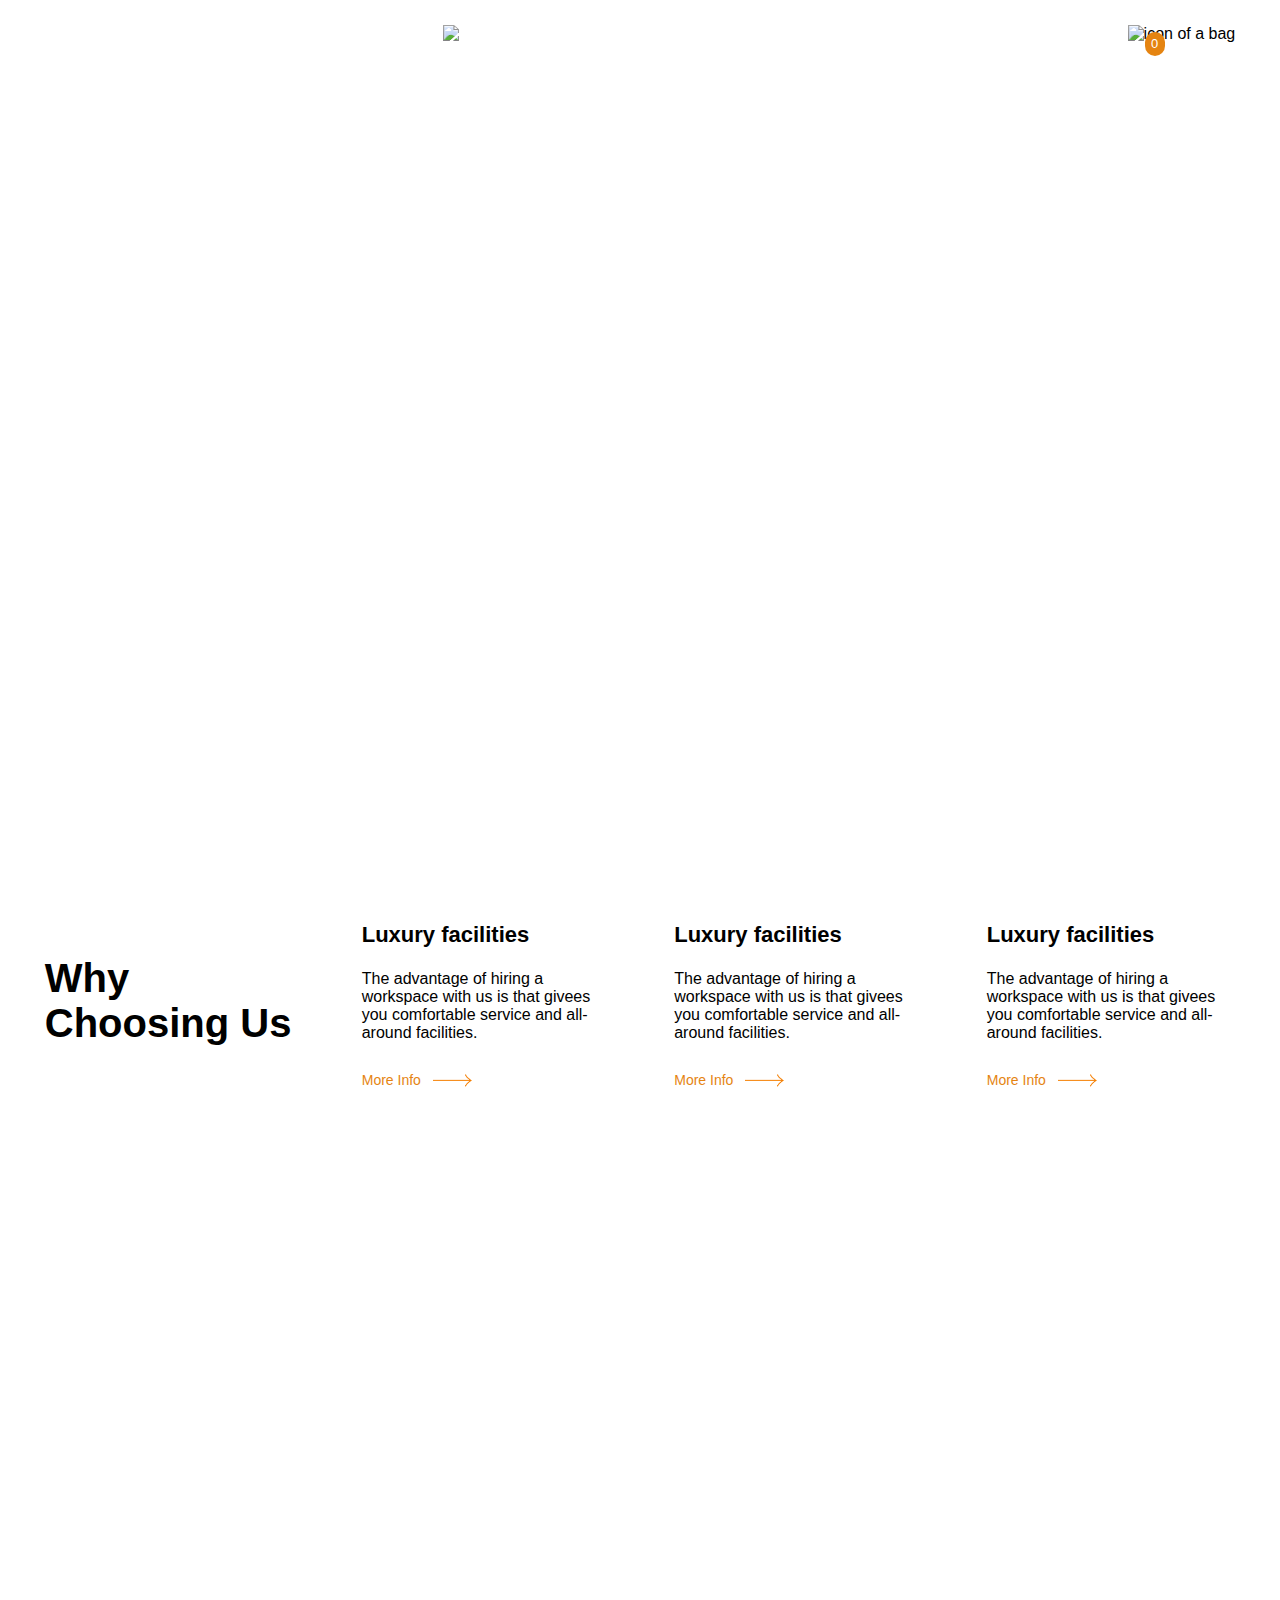
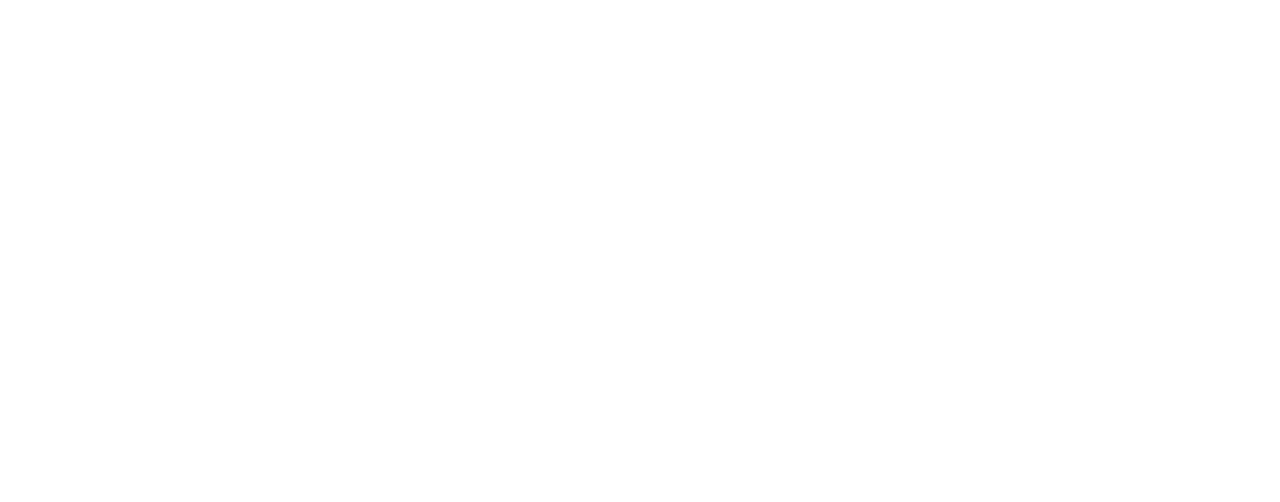
==== index.html @ d5cc1b35 "Why Choosing us section done" ====
<!DOCTYPE html>
<html lang="en">
  <head>
    <meta charset="UTF-8" />
    <meta name="viewport" content="width=device-width, initial-scale=1.0" />
    <title>Document</title>
    <link rel="stylesheet" href="style.css" />
    <!-- Font Gilroy -->

    <link
      rel="stylesheet"
      href="https://gistcdn.githack.com/mfd/09b70eb47474836f25a21660282ce0fd/raw/e06a670afcb2b861ed2ac4a1ef752d062ef6b46b/Gilroy.css"
    />

    <!-- Font Awesome CDN -->
    <link
      rel="stylesheet"
      href="https://cdnjs.cloudflare.com/ajax/libs/font-awesome/6.6.0/css/all.min.css"
      integrity="sha512-Kc323vGBEqzTmouAECnVceyQqyqdsSiqLQISBL29aUW4U/M7pSPA/gEUZQqv1cwx4OnYxTxve5UMg5GT6L4JJg=="
      crossorigin="anonymous"
      referrerpolicy="no-referrer"
    />
  </head>
  <body>
    <div class="bg-image">
      <!-- Navigation -->
      <nav class="container">
        <div class="text-logo-wrapper">
          <h2>Panto</h2>
          <div class="hamburger-menu">
            <i class="fa-solid fa-bars"></i>
          </div>
        </div>

        <ul class="nav-menu-desktop">
          <li>
            <a class="first-nav-link" href="#"
              >Furniture
              <span class="inverted-caret">
                <img src="images/eva_arrow-ios-back-outline.png" alt="inverted caret"
              /></span>
            </a>
          </li>
          <li><a href="#">Shop</a></li>
          <li><a href="#">About Us</a></li>
          <li><a href="#">Contact</a></li>
        </ul>
        <ul class="nav-menu-mobile">
          <li>
            <a class="first-nav-link" href="#"
              >Furniture Mobile
              <span class="inverted-caret">
                <img src="images/eva_arrow-ios-back-outline.png" alt="inverted caret"
              /></span>
            </a>
          </li>
          <li><a href="#">Shop</a></li>
          <li><a href="#">About Us</a></li>
          <li><a href="#">Contact</a></li>
          <div class="shopping-bag">
            <img src="images/Bag.png" alt="icon of a bag" />
            <div class="bag-count">0</div>
          </div>
        </ul>

        <div class="shopping-bag desktop">
          <img src="images/Bag.png" alt="icon of a bag" />
          <div class="bag-count">0</div>
        </div>
      </nav>
    </div>

    <!-- Why Choose Us -->

    <section class="why-choose-us container">
      <span class="why-choose-us-title">Why <br> Choosing Us</span>
      <div class="choices">
        <div class="choice">
          <h3>Luxury facilities</h3>
          <p>
            The advantage of hiring a workspace with us is that givees you
            comfortable service and all-around facilities.
          </p>
          <div class="info">
            <p>More Info</p>
            <img src="images/more-info-arrow.png" alt="arrow to right" />
          </div>
        </div>
        <div class="choice">
          <h3>Luxury facilities</h3>
          <p>
            The advantage of hiring a workspace with us is that givees you
            comfortable service and all-around facilities.
          </p>
          <div class="info">
            <p>More Info</p>
            <img src="images/more-info-arrow.png" alt="arrow to right" />
          </div>
        </div>
        <div class="choice">
          <h3>Luxury facilities</h3>
          <p>
            The advantage of hiring a workspace with us is that givees you
            comfortable service and all-around facilities.
          </p>
          <div class="info">
            <p>More Info</p>
            <img src="images/more-info-arrow.png" alt="arrow to right" />
          </div>
        </div>
      </div>
    </section>
    <script src="hamburger-menu.js"></script>
  </body>
</html>
---- style.css ----
body {
  font-family: "Gilroy", sans-serif;
  /* background: black; */
  margin: 0;
  padding-bottom: 1000px;
}

.bg-image {
  height: 100vh;
  background-image: url("images/banner-bg.png");
  background-size: cover;
  background-position: bottom;

  background-repeat: no-repeat;
}

ul {
  padding: 0;
}

.container {
  padding: 0 calc(2rem + 1vw);
}

/* Default stylings for Navigation */

nav {
  display: flex;
  align-items: center;
  justify-content: space-between;
}

.first-nav-link {
  display: flex;
  gap: 8px;
}

.inverted-caret {
  display: flex;
  align-items: center;
}

.hamburger-menu {
  display: none;
  cursor: pointer;
}

.nav-menu-desktop {
  display: flex;
  align-items: center;
  flex: 1;
  justify-content: center;
  gap: 5rem;
}

.nav-menu-desktop ul {
  padding: 0;
  margin: 0;
}

.nav-menu-desktop li {
  list-style: none;
}

.nav-menu-desktop a {
  text-decoration: none;
  font-size: 18px;
  color: #ffffff;
}

.text-logo-wrapper h2 {
  color: #ffffff;
  font-size: 28px;
}

.shopping-bag {
  position: relative;
}

.bag-count {
  width: 20px;
  height: 24px;
  background: #e58411;
  color: #ffffff;
  position: absolute;
  font-size: 13px;
  top: 7px;
  left: 17px;
  border-radius: 10px;
  display: flex;
  align-items: center;
  justify-content: center;
}

/* Why choosing us stylings */

.why-choose-us {
  display: flex;
  align-items: center;
}

.why-choose-us-title {
  font-size: 40px;
  font-weight: bold;
  width: 30%;
  padding-right: 2.5rem;
}

.choices {
  display: flex;
  align-items: center;
  width: calc(100% - 4rem);
  gap: 4rem;
}

.choice {
  width: 100%;
}
.choice h3 {
  font-size: 22px;
}

.info {
  display: flex;
  align-items: center;
  gap: 8px;
}

.info p {
  font-size: 14px;
  color: #e58411;
}
/* Desktop Stylings */

@media screen and (min-width: 768px) {
  .nav-menu-mobile {
    display: none;
  }
}

@media screen and (max-width: 900px) and (min-width: 768px) {
  .why-choose-us-title {
    font-size: 25px;
  }
  .choice h3 {
    font-size: 20px;
  }
}

@media screen and (max-width: 1300px) and (min-width: 768px) {
  /* Nav Links Stylings */
  .text-logo-wrapper h2 {
    font-size: 24px;
  }

  .nav-menu-desktop {
    display: flex;
    align-items: center;
    flex: 1;
    justify-content: center;
    gap: 51px;
  }
  .nav-menu-desktop a {
    text-decoration: none;
    font-size: 16px;
    color: #ffffff;
  }
}

/* Mobile Stylings */

@media screen and (max-width: 767px) {
  nav {
    flex-direction: column;
    align-items: center;
    justify-content: center;
  }

  nav ul {
    max-height: 0;
    opacity: 0;
    overflow: hidden;
    flex-direction: column;
    position: relative;
    background-color: #808080;

    width: 100%;
    padding: 0;
    transition: max-height 0.3s ease, opacity 0.3s ease, padding 0.3s ease;
  }

  nav a {
    color: black;
  }

  nav ul.active {
    max-height: 400px;
    opacity: 1;
    width: 100%;
    padding: 1.5rem 0;
  }
  .nav-menu-desktop {
    display: none;
  }

  .nav-menu-mobile {
    display: flex;
    flex-direction: column;
    align-items: center;
    gap: 1.5rem;
  }

  .nav-menu-mobie ul {
    padding: 0;
    margin: 0;
  }

  .nav-menu-mobile li {
    list-style: none;
  }

  .nav-menu-mobile a {
    text-decoration: none;
    font-size: 18px;
    color: #ffffff;
  }

  .text-logo-wrapper {
    display: flex;
    justify-content: space-between;
    align-items: center;
    width: 100%;
  }
  .hamburger-menu {
    display: block;
    cursor: pointer;
  }

  .hamburger-menu i {
    font-size: 22px;
    color: #ffffff;
  }

  .shopping-bag.desktop {
    display: none;
  }

  /* Why choosing us mobile stylings */
  .why-choose-us {
    flex-direction: column;
  }

  .why-choose-us-title {
    width: 100%;
    padding-right: 0;
    text-align: center;
    margin-bottom: 2rem;
  }

  .choices {
    flex-direction: column;
    gap: 2rem;
  }
}
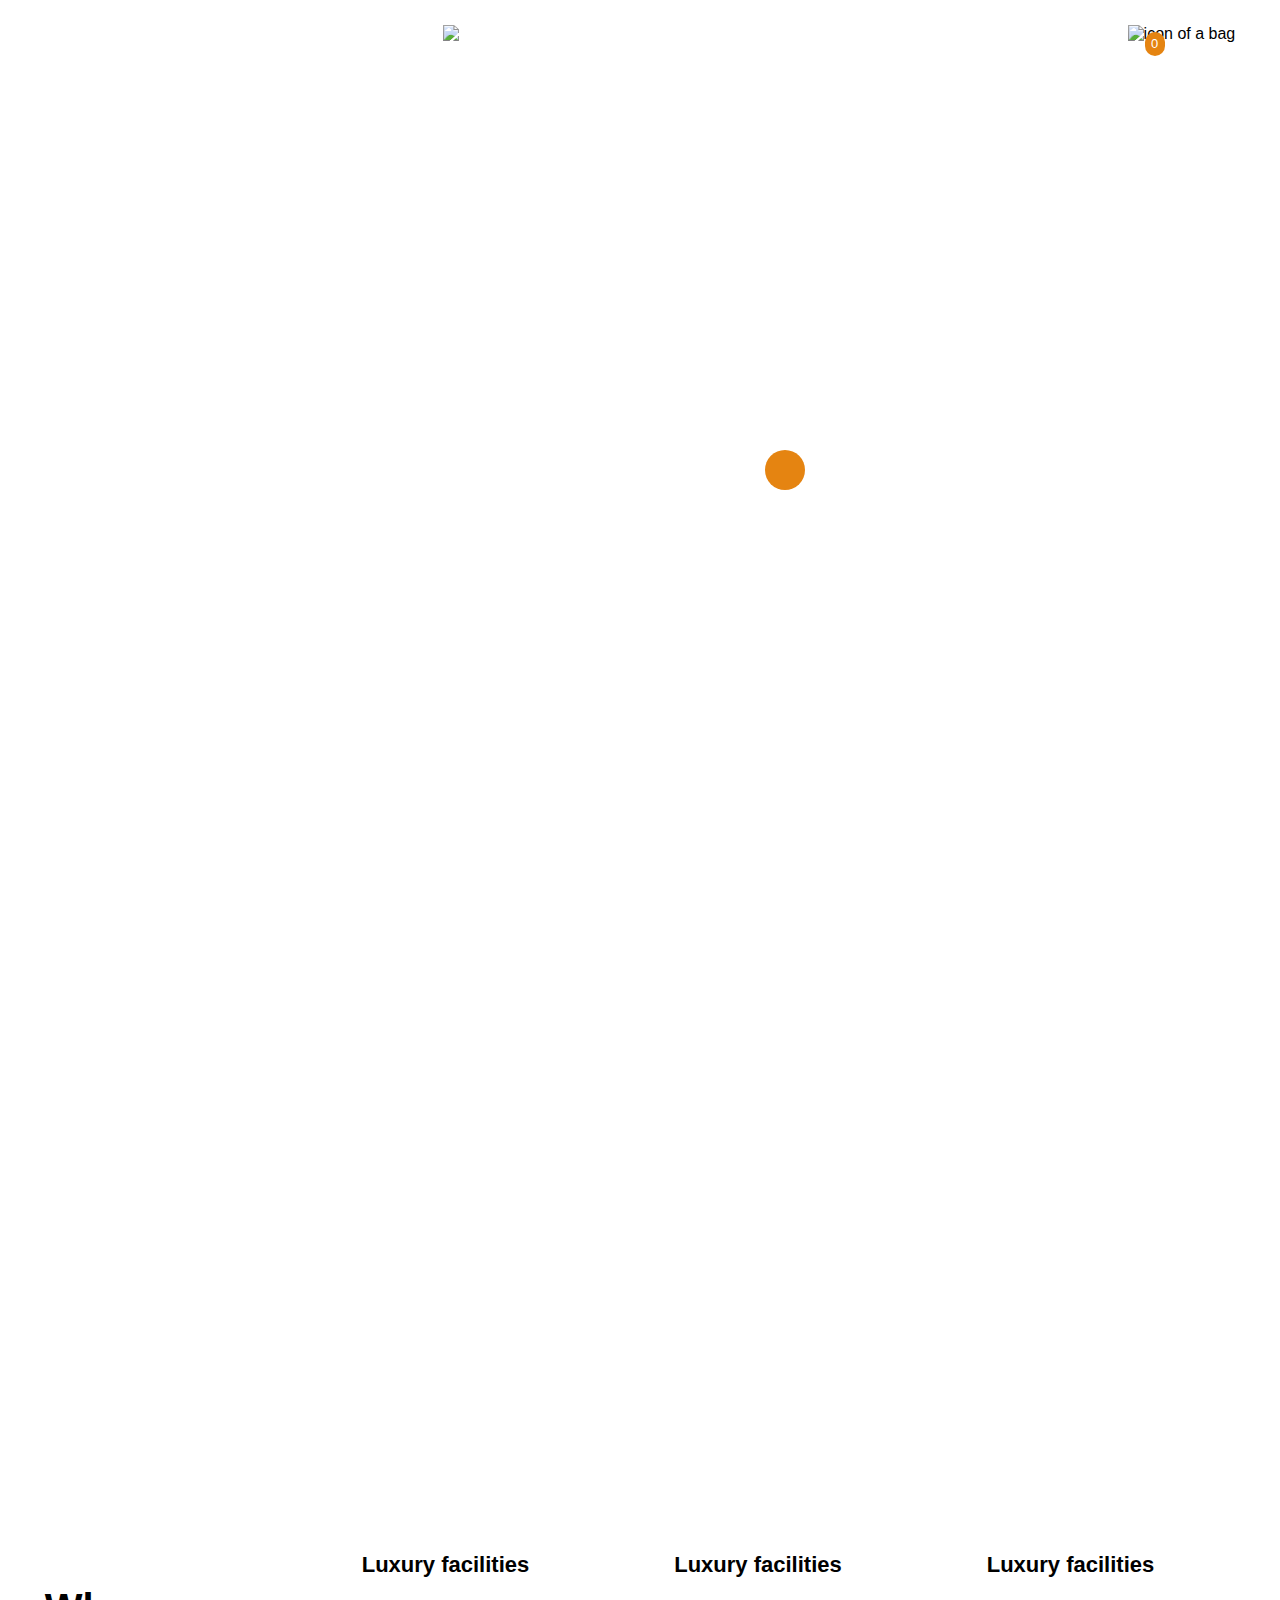
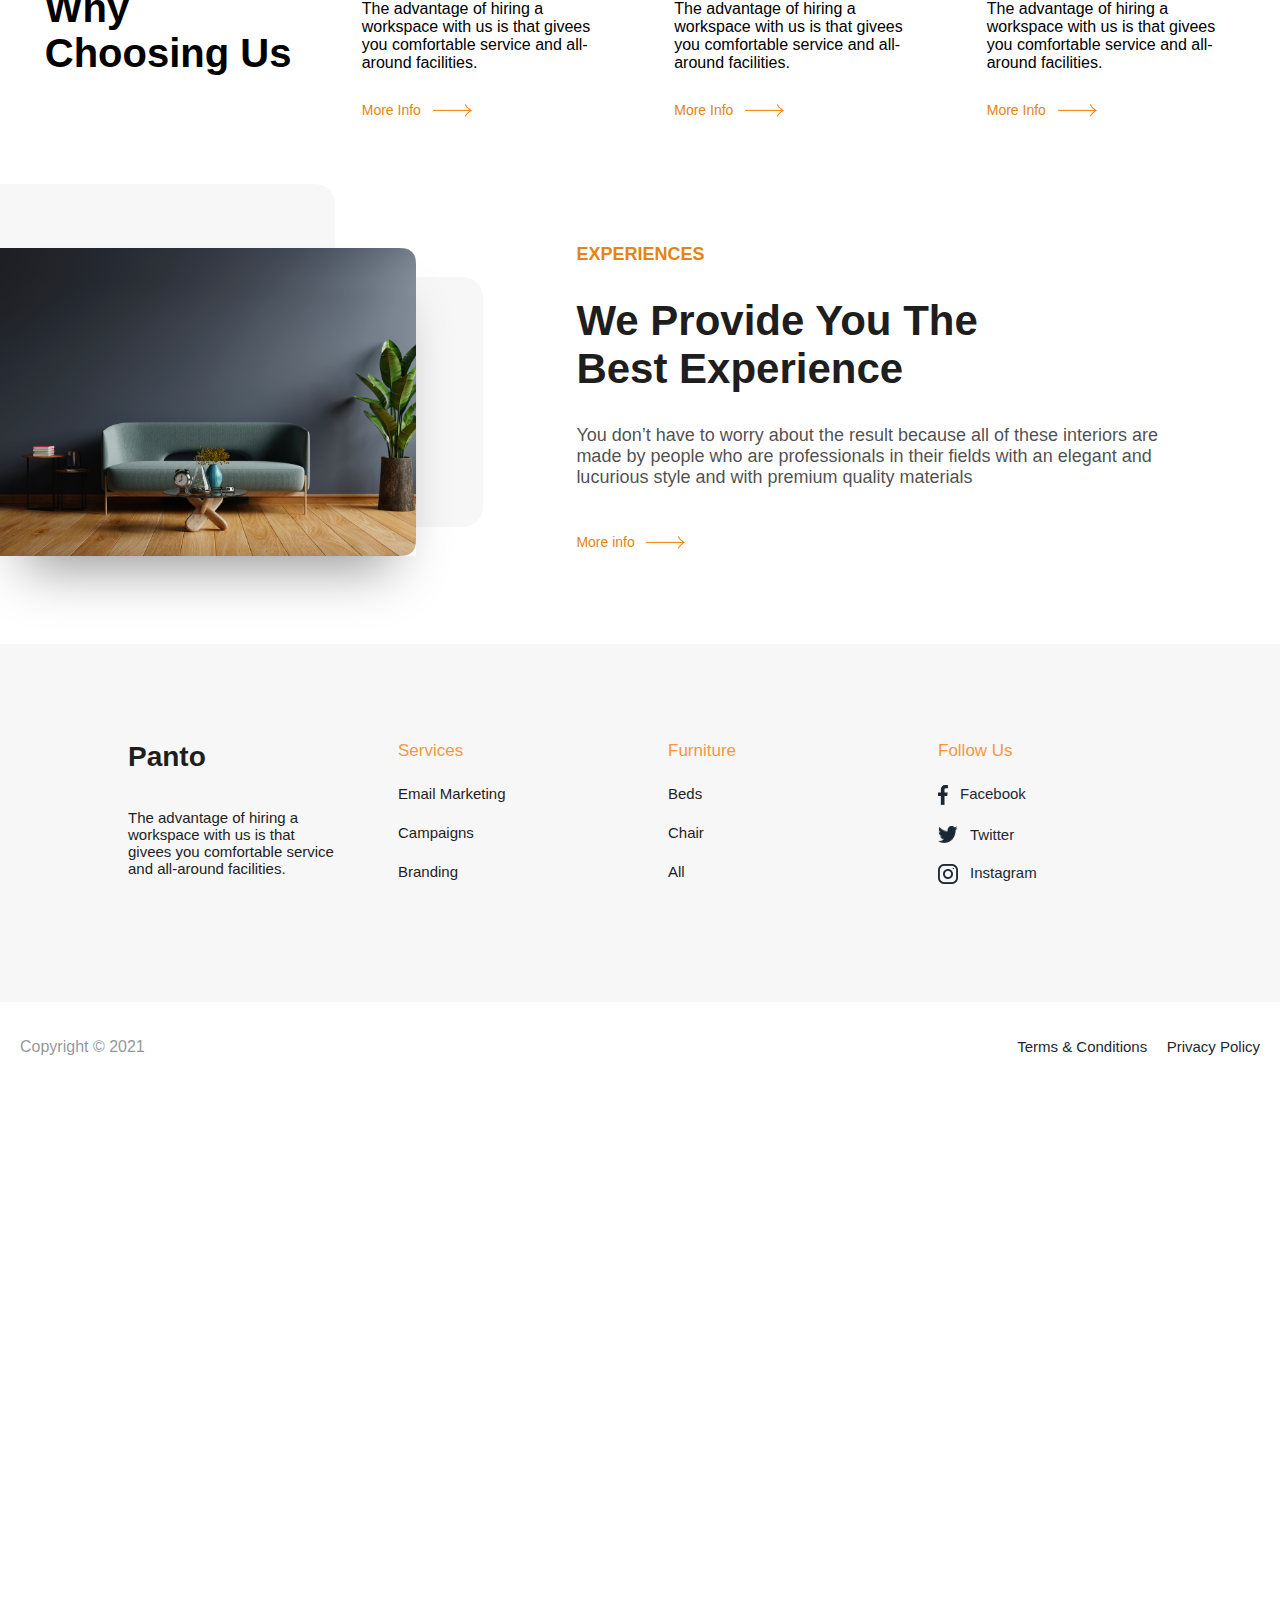
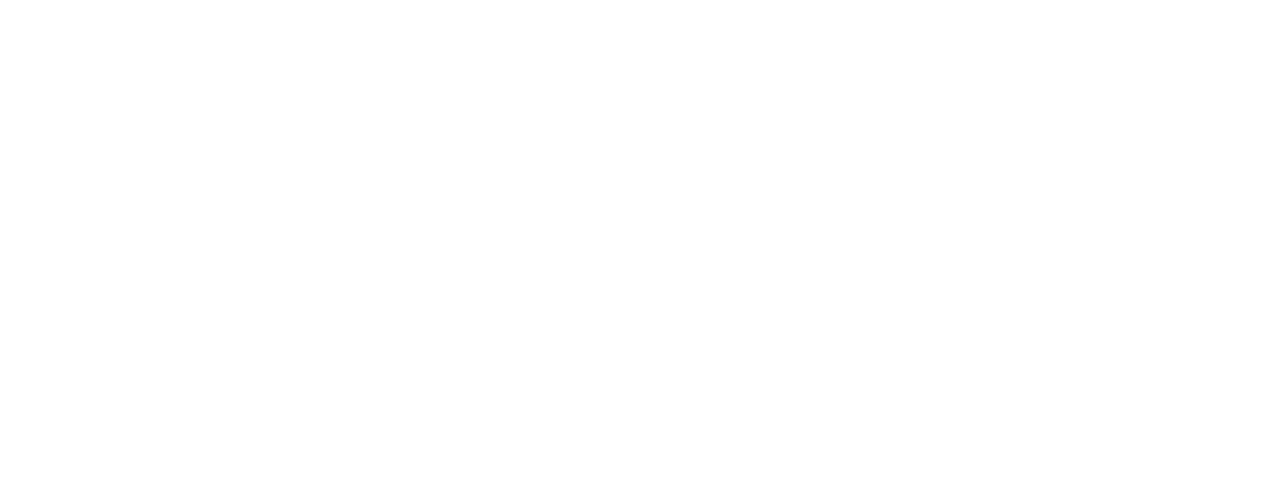
==== commit 73862ce9: "Feedback on navigation menu and did experiences section and footer section" ====
--- a/index.html
+++ b/index.html
@@ -3,7 +3,7 @@
   <head>
     <meta charset="UTF-8" />
     <meta name="viewport" content="width=device-width, initial-scale=1.0" />
-    <title>Document</title>
+    <title>Furniture Landing Page</title>
     <link rel="stylesheet" href="style.css" />
     <!-- Font Gilroy -->
 
@@ -22,24 +22,37 @@
     />
   </head>
   <body>
-    <div class="bg-image">
+    <header class="bg-image">
       <!-- Navigation -->
       <nav class="container">
         <div class="text-logo-wrapper">
-          <h2>Panto</h2>
           <div class="hamburger-menu">
             <i class="fa-solid fa-bars"></i>
           </div>
+          <h2>Panto</h2>
+          <div class="shopping-bag">
+            <img src="images/Bag.png" alt="icon of a bag" />
+            <div class="bag-count">0</div>
+          </div>
         </div>
 
         <ul class="nav-menu-desktop">
-          <li>
+          <li class="first-nav-link-li">
             <a class="first-nav-link" href="#"
               >Furniture
               <span class="inverted-caret">
-                <img src="images/eva_arrow-ios-back-outline.png" alt="inverted caret"
+                <img
+                  class="caret-img"
+                  src="images/eva_arrow-ios-back-outline.png"
+                  alt="inverted caret"
               /></span>
             </a>
+
+            <ul class="submenu">
+              <li><a href="#">Chairs</a></li>
+              <li><a href="#">Tables</a></li>
+              <li><a class="sofa" href="#">Sofas</a></li>
+            </ul>
           </li>
           <li><a href="#">Shop</a></li>
           <li><a href="#">About Us</a></li>
@@ -47,20 +60,26 @@
         </ul>
         <ul class="nav-menu-mobile">
           <li>
-            <a class="first-nav-link" href="#"
-              >Furniture Mobile
+            <a class="first-nav-link" href="#">
+              Furniture
               <span class="inverted-caret">
-                <img src="images/eva_arrow-ios-back-outline.png" alt="inverted caret"
-              /></span>
+                <img
+                  class="caret-img"
+                  src="images/eva_arrow-ios-back-outline.png"
+                  alt="inverted caret"
+                />
+              </span>
             </a>
+            <ul class="submenu">
+              <li><a href="#">Chairs</a></li>
+              <li><a href="#">Tables</a></li>
+              <li><a class="sofa" href="#">Sofas</a></li>
+            </ul>
           </li>
+
           <li><a href="#">Shop</a></li>
           <li><a href="#">About Us</a></li>
           <li><a href="#">Contact</a></li>
-          <div class="shopping-bag">
-            <img src="images/Bag.png" alt="icon of a bag" />
-            <div class="bag-count">0</div>
-          </div>
         </ul>
 
         <div class="shopping-bag desktop">
@@ -68,12 +87,32 @@
           <div class="bag-count">0</div>
         </div>
       </nav>
-    </div>
+
+      <section class="banner">
+        <h2>
+          Make Your Interior More <br />
+          Minimalistic & Modern
+        </h2>
+        <p>
+          Turn your room with panto into a lot more minimalist <br />
+          and modern with ease and speed
+        </p>
+        <div class="banner-input-wrapper">
+          <input type="text" placeholder="Search furniture" />
+          <div class="search-icon-wrapper">
+            <img src="images/search-icon.png" alt="" />
+          </div>
+        </div>
+      </section>
+    </header>
 
     <!-- Why Choose Us -->
 
     <section class="why-choose-us container">
-      <span class="why-choose-us-title">Why <br> Choosing Us</span>
+      <span class="why-choose-us-title"
+        >Why <br />
+        Choosing Us</span
+      >
       <div class="choices">
         <div class="choice">
           <h3>Luxury facilities</h3>
@@ -110,6 +149,90 @@
         </div>
       </div>
     </section>
+
+    <!-- Experiences Section -->
+    <div class="experiences-wrapper">
+      <section class="experiences">
+        <div class="experiences-img-wrapper">
+          <img src="images/experience-img.png" class="experience-img" alt="" />
+          <div class="experience-img-box-1"></div>
+          <div class="experience-img-box-2"></div>
+        </div>
+        <div class="experience-details">
+          <p class="experience-title">EXPERIENCES</p>
+          <h3>
+            We Provide You The <br />
+            Best Experience
+          </h3>
+          <p class="experience-text">
+            You don’t have to worry about the result because all of these
+            interiors are made by people who are professionals in their fields
+            with an elegant and lucurious style and with premium quality
+            materials
+          </p>
+          <div class="more-info-experiences">
+            <p>More info</p>
+            <img src="images/more-info-arrow.png" alt="" />
+          </div>
+        </div>
+      </section>
+    </div>
+
+    <!-- Footer Section -->
+
+    <footer class="footer">
+      <div class="footer-section">
+        <h2>Panto</h2>
+        <p class="footer-text">
+          The advantage of hiring a workspace with us is that givees you
+          comfortable service and all-around facilities.
+        </p>
+      </div>
+      <div class="footer-section">
+        <h3>Services</h3>
+        <ul>
+          <li><a href="#">Email Marketing</a></li>
+          <li><a href="#">Campaigns</a></li>
+          <li><a href="#">Branding</a></li>
+        </ul>
+      </div>
+      <div class="footer-section">
+        <h3>Furniture</h3>
+        <ul>
+          <li><a href="#">Beds</a></li>
+          <li><a href="#">Chair</a></li>
+          <li><a href="#">All</a></li>
+        </ul>
+      </div>
+      <div class="footer-section">
+        <h3>Follow Us</h3>
+        <div class="social-icons">
+          <a href="#"
+            ><img src="images/facebook_icon.png" alt="Facebook" /><span
+              >Facebook</span
+            ></a
+          >
+          <a href="#"
+            ><img src="images/twitter_icon.png" alt="Twitter" /><span
+              >Twitter</span
+            ></a
+          >
+          <a href="#"
+            ><img src="images/instagram_icon.png" alt="Instagram" /><span
+              >Instagram</span
+            ></a
+          >
+        </div>
+      </div>
+    </footer>
+    <div class="bottom-footer">
+      <p>Copyright © 2021</p>
+      <div>
+        <a href="#">Terms & Conditions</a>
+        <a href="#">Privacy Policy</a>
+      </div>
+    </div>
+
     <script src="hamburger-menu.js"></script>
   </body>
 </html>
--- a/style.css
+++ b/style.css
@@ -6,11 +6,10 @@
 }
 
 .bg-image {
-  height: 100vh;
+  height: 170vh;
   background-image: url("images/banner-bg.png");
   background-size: cover;
   background-position: bottom;
-
   background-repeat: no-repeat;
 }
 
@@ -22,7 +21,7 @@
   padding: 0 calc(2rem + 1vw);
 }
 
-/* Default stylings for Navigation */
+/* Default stylings */
 
 nav {
   display: flex;
@@ -92,6 +91,64 @@
   justify-content: center;
 }
 
+/* Banner Stylings */
+
+.banner {
+  display: flex;
+  flex-direction: column;
+  align-items: center;
+  gap: 2rem;
+}
+
+.banner h2 {
+  font-size: 80px;
+  margin-bottom: 0;
+}
+
+.banner h2,
+.banner p {
+  color: #ffffff;
+  text-align: center;
+}
+
+.banner p {
+  font-weight: 200;
+  font-size: 24px;
+  margin: 0;
+}
+
+.banner-input-wrapper {
+  position: relative;
+}
+
+.banner-input-wrapper input {
+  width: 310px;
+  font-size: 18px;
+  color: rgba(255, 255, 255, 0.75);
+  padding: 20px;
+  border-radius: 42px;
+  background: rgba(255, 255, 255, 0.1);
+  border: 0.86px solid rgba(255, 255, 255, 0.5);
+}
+
+input::placeholder {
+  color: rgba(255, 255, 255, 0.75);
+  font-size: 18px;
+}
+
+.search-icon-wrapper {
+  display: flex;
+  align-items: center;
+  justify-content: center;
+  width: 40px;
+  height: 40px;
+  background: #e58411;
+  border-radius: 50%;
+  position: absolute;
+  top: 12px;
+  right: 11px;
+}
+
 /* Why choosing us stylings */
 
 .why-choose-us {
@@ -130,11 +187,206 @@
   font-size: 14px;
   color: #e58411;
 }
+
+.experiences {
+  margin-top: 7rem;
+  display: flex;
+  align-items: center;
+  justify-content: space-around;
+  width: calc(95% - 2rem - 1vw);
+  gap: 10rem;
+}
+
+.experiences-img-wrapper {
+  width: 70%;
+  position: relative;
+}
+
+.experience-img {
+  width: 100%;
+  position: relative;
+  z-index: 1;
+  box-shadow: 0px 35px 52px -24px rgba(0, 0, 0, 0.42);
+}
+
+.experience-img-box-1 {
+  position: absolute;
+  top: -64px;
+  left: -40px;
+  width: 90%;
+  height: 80%;
+  background: #f7f7f7;
+  border-radius: 20px;
+}
+
+.experience-img-box-2 {
+  position: absolute;
+  top: 29px;
+  left: 108px;
+  width: 90%;
+  height: 80%;
+  background: #f7f7f7;
+  z-index: -1;
+  border-radius: 20px;
+}
+
+.experience-details {
+  width: 100%;
+  display: flex;
+  flex-direction: column;
+  gap: 2rem;
+}
+
+.experience-title {
+  font-size: 18px;
+  color: #e58411;
+  font-weight: 600;
+  margin: 0;
+}
+
+.experience-details > h3 {
+  font-size: 42px;
+  color: #1e1e1e;
+  margin: 0;
+}
+
+.experience-text {
+  font-size: 18px;
+  color: rgba(30, 30, 30, 0.8);
+  margin: 0;
+}
+
+.more-info-experiences {
+  display: flex;
+  align-items: center;
+  gap: 7px;
+}
+
+.more-info-experiences > p {
+  font-size: 14px;
+  color: #e58411;
+}
+
+/* Footer Stylings */
+
+.footer {
+  margin-top: 5rem;
+  background: #f7f7f7;
+  padding: 5rem 8rem;
+  display: flex;
+  justify-content: space-between;
+  gap: 3.5rem;
+}
+.footer-section {
+  margin-bottom: 20px;
+  flex: 1 1 200px;
+  max-width: 250px;
+}
+.footer-section h2 {
+  color: #1e1e1e;
+  font-size: 28px;
+  margin-top: 17px;
+  margin-bottom: 36px;
+}
+
+.footer-text {
+  font-size: 15px;
+  color: #1e1e1e;
+}
+.footer-section h3 {
+  color: #f6973f;
+  font-weight: 400;
+  margin-bottom: 24px;
+  font-size: 17px;
+}
+.footer-section ul {
+  list-style-type: none;
+  padding: 0;
+}
+.footer-section ul li {
+  margin-bottom: 21px;
+}
+.footer-section ul li a {
+  color: #1e1e1e;
+  font-size: 15px;
+  font-weight: 500;
+  text-decoration: none;
+}
+
+.bottom-footer {
+  padding: 20px;
+  display: flex;
+  justify-content: space-between;
+  align-items: center;
+  flex-wrap: wrap;
+}
+
+.bottom-footer {
+  color: rgb(30, 40, 51, 0.5);
+}
+.bottom-footer a {
+  color: rgb(30, 40, 51);
+  font-weight: 500;
+  text-decoration: none;
+  font-size: 15px;
+  margin-left: 15px;
+}
+
+.social-icons {
+  display: flex;
+  flex-direction: column;
+  gap: 21px;
+}
+
+.social-icons a {
+  text-decoration: none;
+  color: rgb(30, 40, 51);
+  font-weight: 500;
+  font-size: 15px;
+  display: flex;
+  gap: 12px;
+}
+
+
 /* Desktop Stylings */
 
 @media screen and (min-width: 768px) {
   .nav-menu-mobile {
     display: none;
+  }
+
+  .nav-menu-desktop .first-nav-link-li {
+    position: relative;
+  }
+
+  .submenu {
+    display: none;
+    width: 0;
+    overflow: hidden;
+    transition: width 0.7s ease;
+  }
+
+  .submenu.active {
+    display: flex;
+    flex-direction: column;
+    width: 100%;
+    position: absolute;
+    left: 0px;
+    top: 30px;
+    width: calc(100%);
+    text-align: center;
+    display: flex;
+    padding: 0 0;
+    gap: 15px;
+    background: #808080;
+    padding: 1rem;
+  }
+  .shopping-bag {
+    display: none;
+  }
+
+  .shopping-bag.desktop {
+    display: block;
   }
 }
 
@@ -181,12 +433,14 @@
     opacity: 0;
     overflow: hidden;
     flex-direction: column;
-    position: relative;
+    position: absolute;
+    top: 56px;
+    z-index: 1;
     background-color: #808080;
-
-    width: 100%;
+    width: 0;
     padding: 0;
-    transition: max-height 0.3s ease, opacity 0.3s ease, padding 0.3s ease;
+    transition: max-height 0.3s ease, opacity 0.3s ease, padding 0.3s ease,
+      width 0.3s ease;
   }
 
   nav a {
@@ -196,9 +450,28 @@
   nav ul.active {
     max-height: 400px;
     opacity: 1;
-    width: 100%;
+    width: calc(95% - 2rem - 1vw);
     padding: 1.5rem 0;
   }
+
+  .submenu {
+    height: 0;
+    overflow: hidden;
+    transition: height 0.7s ease;
+  }
+
+  .submenu.active {
+    height: 150px;
+    position: relative;
+    left: 0px;
+    top: 20px;
+    width: calc(100%);
+    text-align: center;
+    display: flex;
+    padding: 0 0;
+    gap: 15px;
+  }
+
   .nav-menu-desktop {
     display: none;
   }
@@ -245,6 +518,22 @@
     display: none;
   }
 
+  /* Banner Stylings */
+  .banner h2 {
+    font-size: 40px;
+  }
+  .banner p {
+    font-size: 15px;
+  }
+
+  .banner-input-wrapper input {
+    width: 210px;
+  }
+
+  .banner {
+    padding: 0 1rem;
+  }
+
   /* Why choosing us mobile stylings */
   .why-choose-us {
     flex-direction: column;
@@ -261,4 +550,54 @@
     flex-direction: column;
     gap: 2rem;
   }
-}
+
+  /* Experiences Section Stylings */
+
+  .experiences {
+    flex-direction: column;
+    gap: 4rem;
+  }
+
+  .experience-details {
+    text-align: center;
+  }
+
+  .more-info-experiences {
+    justify-content: center;
+  }
+
+  .experiences-img-wrapper {
+    width: 85%;
+  }
+
+  .experience-details > h3 {
+    font-size: 30px;
+  }
+
+  .experiences-wrapper {
+    display: flex;
+    align-items: center;
+    justify-content: center;
+    width: 100%;
+  }
+
+  .experience-img-box-1,
+  .experience-img-box-2 {
+    display: none;
+  }
+
+  /* footer stylings */
+
+  .footer {
+    padding: 1rem 2rem;
+    flex-direction: column;
+    gap: 0.2rem;
+    align-items: center;
+    justify-content: center;
+    text-align: center;
+  }
+
+  .bottom-footer { 
+    flex-direction: column;
+  }
+}
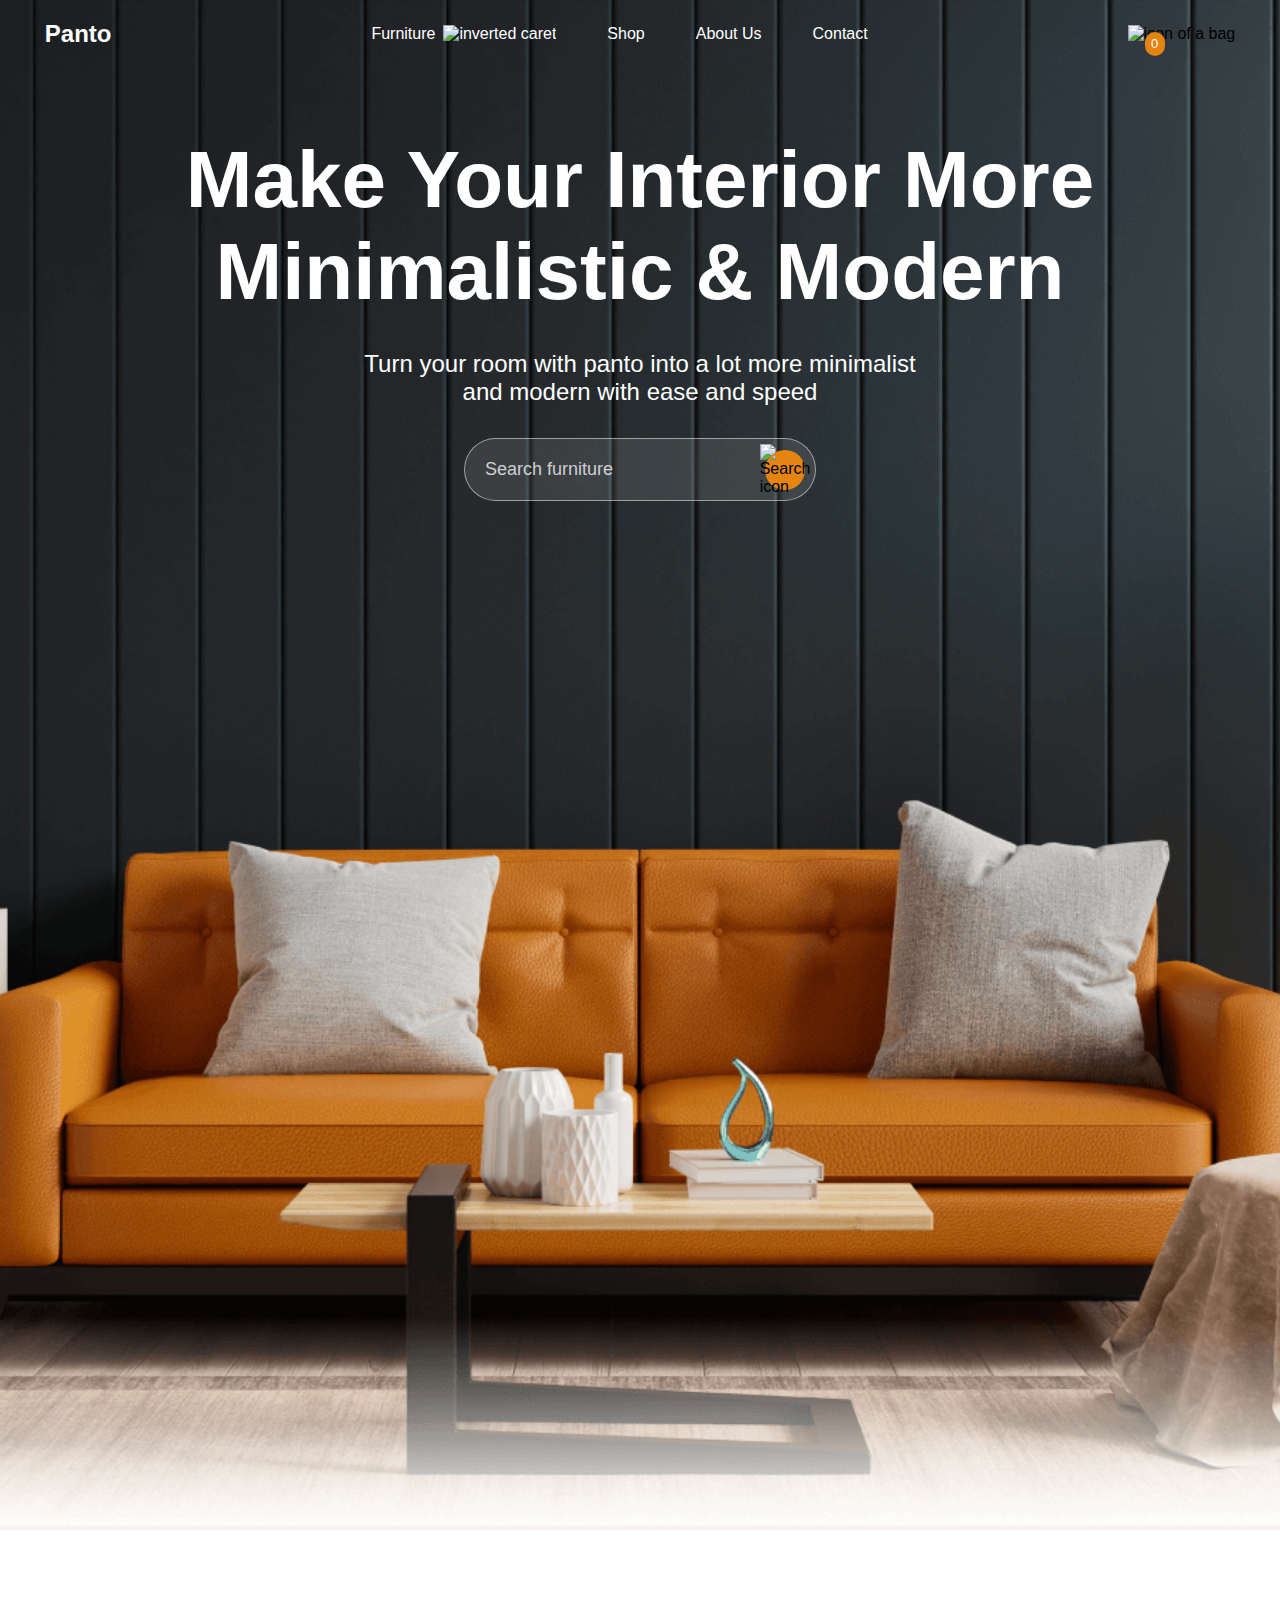
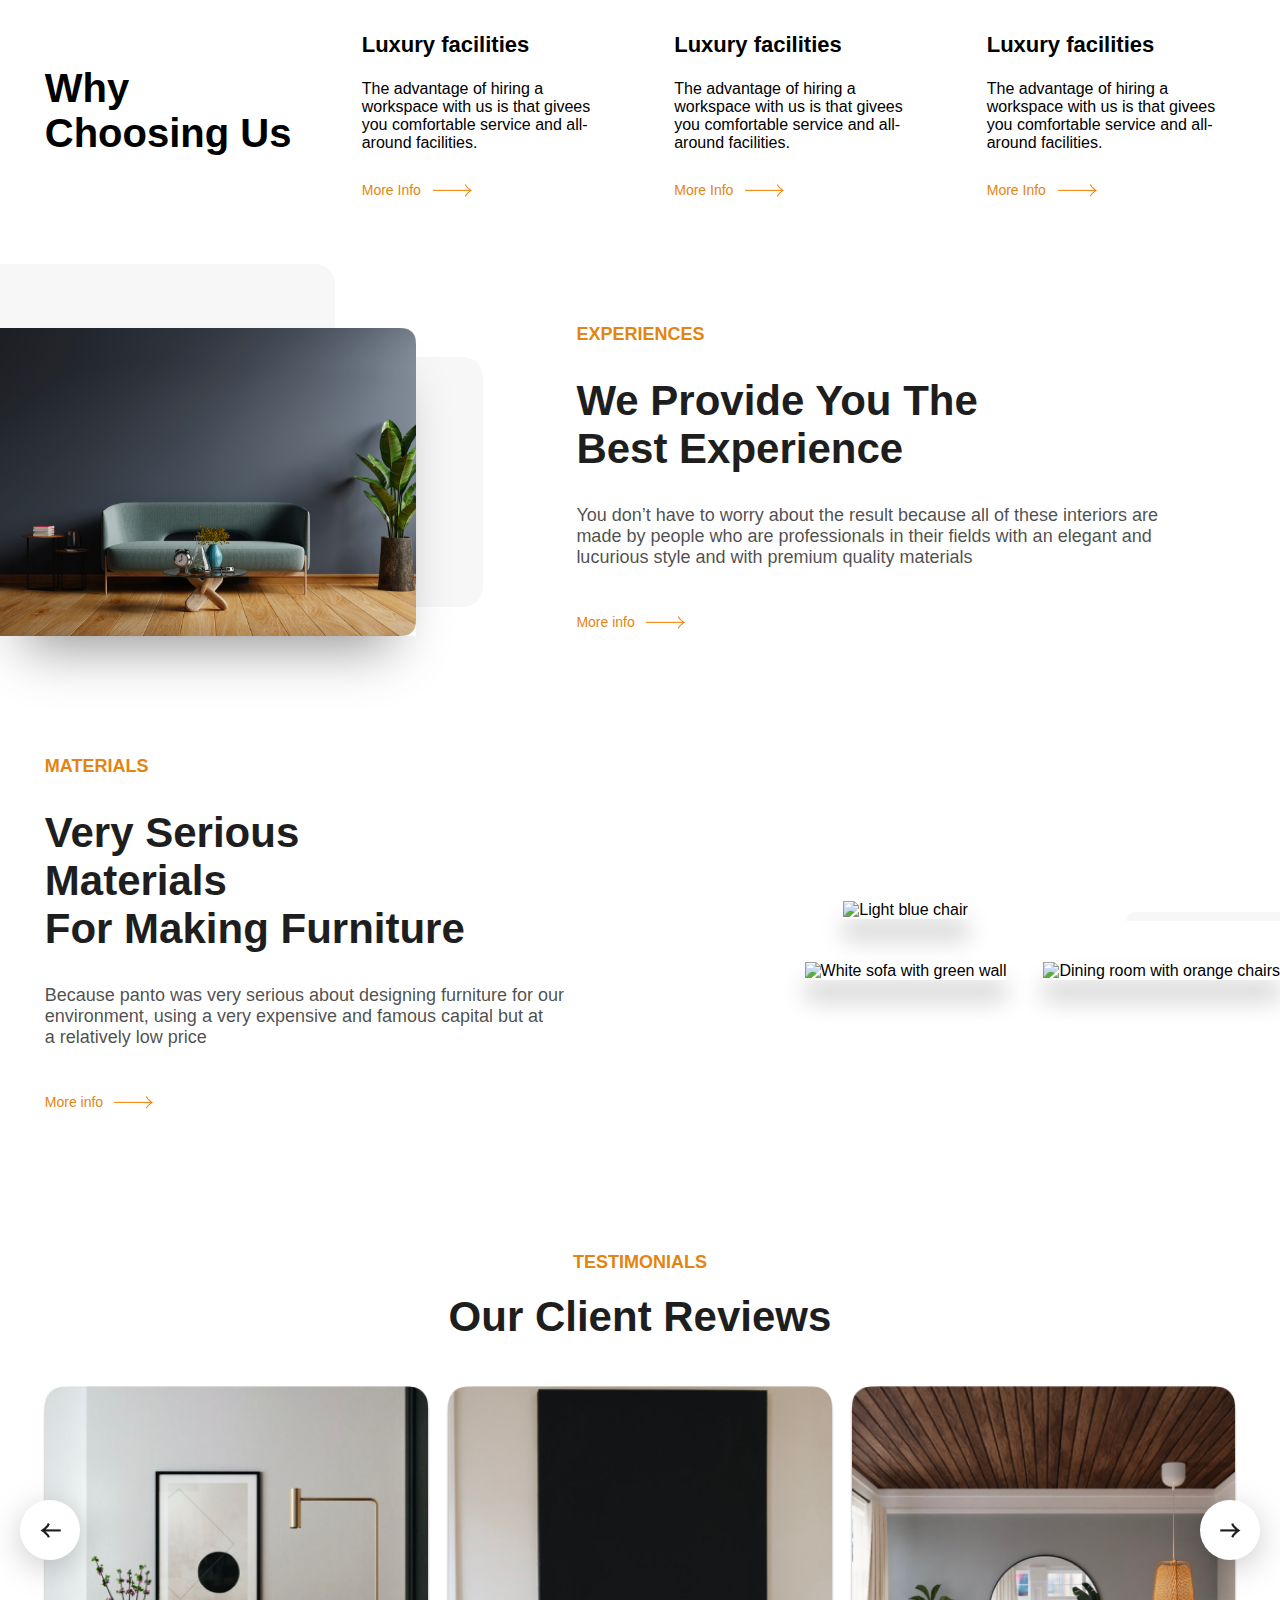
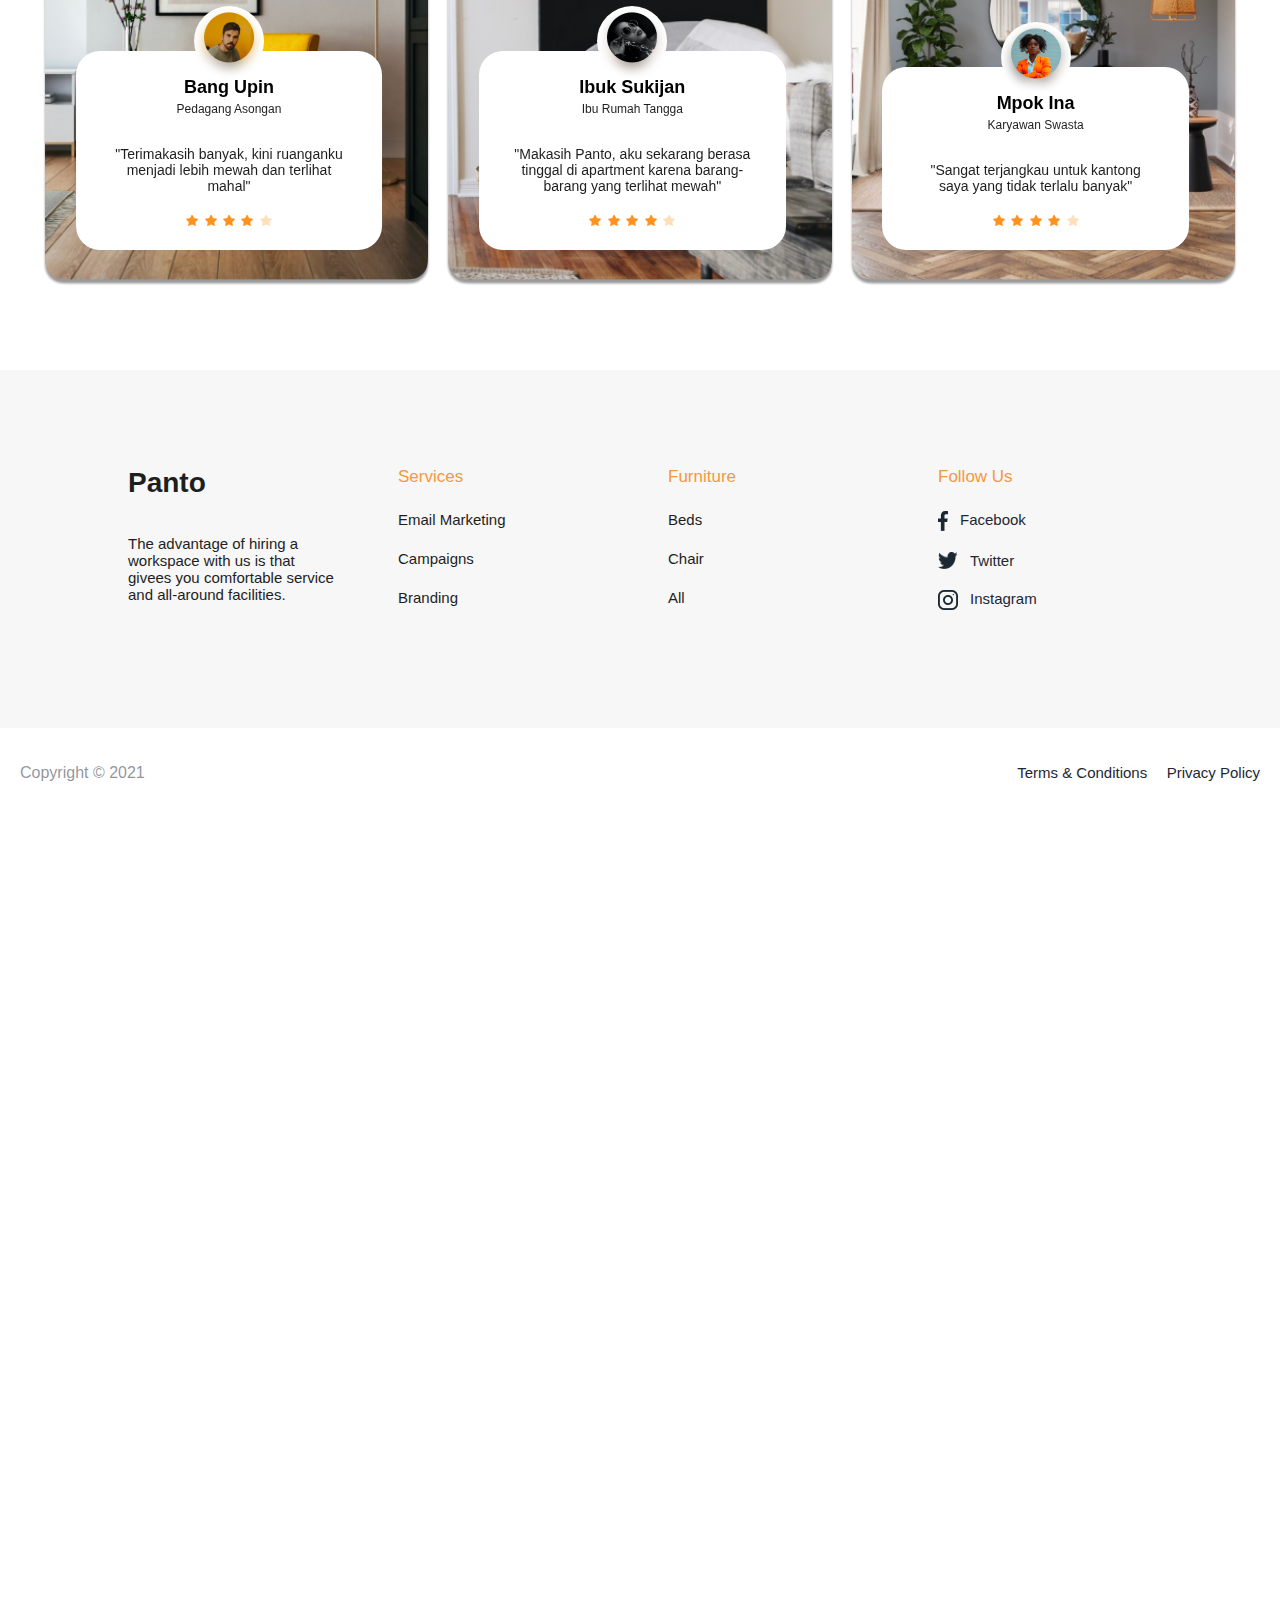
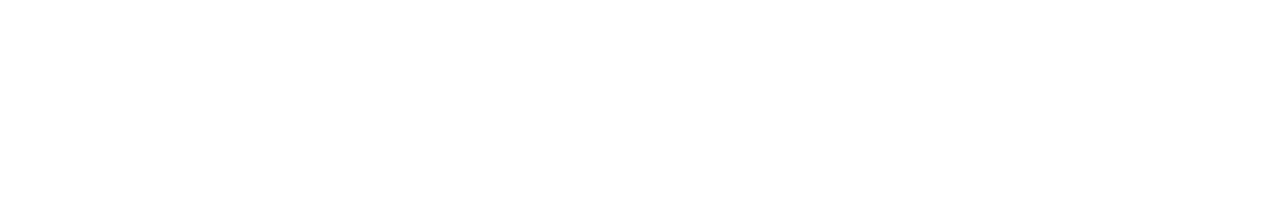
==== commit 0db6316c: "Testimonials Section done" ====
--- a/index.html
+++ b/index.html
@@ -19,6 +19,15 @@
       integrity="sha512-Kc323vGBEqzTmouAECnVceyQqyqdsSiqLQISBL29aUW4U/M7pSPA/gEUZQqv1cwx4OnYxTxve5UMg5GT6L4JJg=="
       crossorigin="anonymous"
       referrerpolicy="no-referrer"
+    />
+
+    <!-- SplideJS Carousel -->
+
+    <!-- or link to the CDN -->
+    <link rel="stylesheet" href="url-to-cdn/splide.min.css" />
+    <link
+      href="https://cdn.jsdelivr.net/npm/@splidejs/splide@4.1.3/dist/css/splide.min.css"
+      rel="stylesheet"
     />
   </head>
   <body>
@@ -100,7 +109,7 @@
         <div class="banner-input-wrapper">
           <input type="text" placeholder="Search furniture" />
           <div class="search-icon-wrapper">
-            <img src="images/search-icon.png" alt="" />
+            <img src="images/search-icon.png" alt="Search icon" />
           </div>
         </div>
       </section>
@@ -154,7 +163,11 @@
     <div class="experiences-wrapper">
       <section class="experiences">
         <div class="experiences-img-wrapper">
-          <img src="images/experience-img.png" class="experience-img" alt="" />
+          <img
+            src="images/experience-img.png"
+            class="experience-img"
+            alt="Image of sofa"
+          />
           <div class="experience-img-box-1"></div>
           <div class="experience-img-box-2"></div>
         </div>
@@ -172,11 +185,176 @@
           </p>
           <div class="more-info-experiences">
             <p>More info</p>
-            <img src="images/more-info-arrow.png" alt="" />
+            <img src="images/more-info-arrow.png" alt="An arrow to right" />
           </div>
         </div>
       </section>
     </div>
+
+    <!-- Materials Section -->
+
+    <section class="materials">
+      <div class="materials-details">
+        <p class="materials-title">MATERIALS</p>
+        <h3>
+          Very Serious <br />
+          Materials <br />
+          For Making Furniture
+        </h3>
+        <p class="materials-text">
+          Because panto was very serious about designing furniture for our
+          <br />
+          environment, using a very expensive and famous capital but at <br />
+          a relatively low price
+        </p>
+        <div class="more-info-materials">
+          <p>More info</p>
+          <img src="images/more-info-arrow.png" alt="An arrow to right" />
+        </div>
+      </div>
+      <div class="gallery-container-wrapper">
+        <div class="gallery-container">
+          <div class="gallery-left">
+            <div class="gallery-item">
+              <img src="images/materials-img-1.png" alt="Light blue chair" />
+            </div>
+            <div class="gallery-item">
+              <img
+                src="images/materials-img-2.png"
+                alt="White sofa with green wall"
+              />
+            </div>
+          </div>
+          <div class="gallery-right">
+            <div class="gallery-item">
+              <img
+                src="images/materials-img-3.png"
+                alt="Dining room with orange chairs"
+              />
+              <div class="gallery-img-box"></div>
+            </div>
+          </div>
+        </div>
+      </div>
+    </section>
+
+    <!-- Testimonial Section -->
+
+    <section class="testimonial">
+      <p>TESTIMONIALS</p>
+      <h2>Our Client Reviews</h2>
+      <section
+        class="splide testimonials-wrapper"
+        aria-label="Splide Basic HTML Example"
+      >
+        <div class="splide__arrows">
+          <button class="splide__arrow splide__arrow--prev">
+            <img src="images/slider-prev-btn.png" alt="Slider Previous Button" />
+          </button>
+          <button class="splide__arrow splide__arrow--next">
+            <img src="images/silder-next-btn.png" alt="Slider Next Button" />
+          </button>
+        </div>
+        <div class="splide__track">
+          <div class="splide__list">
+            <div class="testimonial-card-wrapper splide__slide">
+              <div class="testimonial-card">
+                <img
+                  src="images/testimonial-bg-1.png"
+                  alt=""
+                  class="testimonial-bg"
+                />
+                <div class="card">
+                  <div class="profile-pic">
+                    <div class="circle"></div>
+                    <img src="images/client-1.png" alt="Profile" />
+                  </div>
+                  <div class="profile-info">
+                    <h2>Bang Upin</h2>
+                    <p>Pedagang Asongan</p>
+                  </div>
+                  <p class="quote">
+                    "Terimakasih banyak, kini ruanganku <br />
+                    menjadi lebih mewah dan terlihat <br />
+                    mahal"
+                  </p>
+                  <div class="stars">
+                    <img src="images/full-star.png" alt="" />
+                    <img src="images/full-star.png" alt="" />
+                    <img src="images/full-star.png" alt="" />
+                    <img src="images/full-star.png" alt="" />
+                    <img src="images/dim-star.png" alt="" />
+                  </div>
+                </div>
+              </div>
+            </div>
+            <!-- Next -->
+            <div class="testimonial-card-wrapper splide__slide">
+              <div class="testimonial-card">
+                <img
+                  src="images/testimonial-bg-2.png"
+                  alt=""
+                  class="testimonial-bg"
+                />
+                <div class="card">
+                  <div class="profile-pic">
+                    <div class="circle"></div>
+                    <img src="images/client-2.png" alt="Profile" />
+                  </div>
+                  <div class="profile-info">
+                    <h2>Ibuk Sukijan</h2>
+                    <p>Ibu Rumah Tangga</p>
+                  </div>
+                  <p class="quote">
+                    "Makasih Panto, aku sekarang berasa <br />
+                    tinggal di apartment karena barang- <br />
+                    barang yang terlihat mewah"
+                  </p>
+                  <div class="stars">
+                    <img src="images/full-star.png" alt="" />
+                    <img src="images/full-star.png" alt="" />
+                    <img src="images/full-star.png" alt="" />
+                    <img src="images/full-star.png" alt="" />
+                    <img src="images/dim-star.png" alt="" />
+                  </div>
+                </div>
+              </div>
+            </div>
+            <!-- Next -->
+            <div class="testimonial-card-wrapper splide__slide">
+              <div class="testimonial-card">
+                <img
+                  src="images/testtimonial-bg-3.png"
+                  alt=""
+                  class="testimonial-bg"
+                />
+                <div class="card">
+                  <div class="profile-pic">
+                    <div class="circle"></div>
+                    <img src="images/client-3.png" alt="Profile" />
+                  </div>
+                  <div class="profile-info">
+                    <h2>Mpok Ina</h2>
+                    <p>Karyawan Swasta</p>
+                  </div>
+                  <p class="quote">
+                    "Sangat terjangkau untuk kantong <br />
+                    saya yang tidak terlalu banyak"
+                  </p>
+                  <div class="stars">
+                    <img src="images/full-star.png" alt="" />
+                    <img src="images/full-star.png" alt="" />
+                    <img src="images/full-star.png" alt="" />
+                    <img src="images/full-star.png" alt="" />
+                    <img src="images/dim-star.png" alt="" />
+                  </div>
+                </div>
+              </div>
+            </div>
+          </div>
+        </div>
+      </section>
+    </section>
 
     <!-- Footer Section -->
 
@@ -232,7 +410,9 @@
         <a href="#">Privacy Policy</a>
       </div>
     </div>
-
+    <!-- Slider resources -->
+    <script src="https://cdn.jsdelivr.net/npm/@splidejs/splide@4.1.3/dist/js/splide.min.js"></script>
+    <script src="splide.js"></script>
     <script src="hamburger-menu.js"></script>
   </body>
 </html>
--- a/style.css
+++ b/style.css
@@ -152,6 +152,7 @@
 /* Why choosing us stylings */
 
 .why-choose-us {
+  margin-top: 5rem;
   display: flex;
   align-items: center;
 }
@@ -187,6 +188,8 @@
   font-size: 14px;
   color: #e58411;
 }
+
+/* Experiences Stylings */
 
 .experiences {
   margin-top: 7rem;
@@ -267,6 +270,218 @@
   color: #e58411;
 }
 
+/* Materials Stylings */
+
+.materials {
+  margin-top: 7rem;
+  display: flex;
+  align-items: center;
+  justify-content: space-between;
+  gap: 2rem;
+}
+
+.materials-img-wrapper {
+  width: 70%;
+  position: relative;
+}
+
+.materials-img {
+  width: 100%;
+  position: relative;
+  z-index: 1;
+  box-shadow: 0px 35px 52px -24px rgba(0, 0, 0, 0.42);
+}
+
+.materials-details {
+  display: flex;
+  flex-direction: column;
+  gap: 2rem;
+  padding-left: calc(2rem + 1vw);
+}
+
+.gallery-container {
+  width: 100%;
+  display: flex;
+  gap: 37px;
+}
+
+.gallery-left {
+  display: flex;
+  flex-direction: column;
+  align-items: center;
+  gap: 43px;
+}
+
+.gallery-right {
+  display: flex;
+  align-items: flex-end;
+}
+
+.gallery-item img {
+  width: 100%;
+  box-shadow: 0 20px 24px rgba(0, 0, 0, 0.2);
+}
+
+.materials-title {
+  font-size: 18px;
+  color: #e58411;
+  font-weight: 600;
+  margin: 0;
+}
+
+.materials-details > h3 {
+  font-size: 42px;
+  color: #1e1e1e;
+  margin: 0;
+}
+
+.materials-text {
+  font-size: 18px;
+  color: rgba(30, 30, 30, 0.8);
+  margin: 0;
+}
+
+.more-info-materials {
+  display: flex;
+  align-items: center;
+  gap: 7px;
+}
+
+.more-info-materials > p {
+  font-size: 14px;
+  color: #e58411;
+}
+
+.gallery-right > .gallery-item {
+  position: relative;
+}
+
+.gallery-img-box {
+  position: absolute;
+  width: 65%;
+  height: 50%;
+  top: -50px;
+  right: 0;
+  border-radius: 20px 0 0 0;
+  background: #f7f7f7;
+  z-index: -1;
+}
+
+/* Testimonials Stylings */
+
+.testimonial {
+  margin-top: 8em;
+}
+
+.testimonial > p {
+  font-size: 18px;
+  color: #e58411;
+  font-weight: 600;
+  margin: 0;
+  text-align: center;
+}
+
+.testimonial > h2 {
+  font-size: 42px;
+  color: #1e1e1e;
+  text-align: center;
+  margin-top: 20px;
+}
+
+.testimonials-wrapper {
+  padding: 0 35px;
+}
+
+.testimonial-bg {
+  width: 100%;
+}
+
+.testimonial-card {
+  position: relative;
+  filter: drop-shadow(0 4px 1px rgba(0, 0, 0, 0.4));
+}
+
+.testimonial-card-wrapper {
+  padding: 10px;
+}
+.card {
+  position: absolute;
+  z-index: 10;
+  width: 80%;
+  left: 8%;
+
+  bottom: 30px;
+  margin: 0 auto;
+  background-color: #ffffff;
+  border-radius: 24px;
+  display: flex;
+  flex-direction: column;
+  justify-content: center;
+  align-items: center;
+  margin-top: 30px;
+}
+
+.profile-pic {
+  position: relative;
+}
+
+.splide__arrow {
+  background-color: white !important;
+  opacity: 1 !important;
+  top: 30% !important;
+  font-size: 20px !important;
+  filter: drop-shadow(0 8px 1rem rgba(0,0,0,0.2));
+  padding: 30px !important;
+}
+
+.circle {
+  position: absolute;
+  z-index: -1;
+  width: 70px;
+  height: 70px;
+  border-radius: 50%;
+  top: -45px;
+  left: 50%;
+  transform: translateX(-50%);
+  background-color: white;
+}
+
+.profile-pic img {
+  position: absolute;
+  left: 50%;
+  transform: translateX(-50%);
+  top: -47px;
+}
+
+.profile-info {
+  text-align: center;
+  margin-top: 10px;
+  margin-bottom: 16px;
+}
+
+.profile-info h2 {
+  margin: 0;
+  font-size: 18px;
+  padding-top: 16px;
+}
+
+.profile-info p {
+  margin: 4px 0 0;
+  color: #1e1e1e;
+  font-size: 12px;
+}
+
+.quote {
+  color: #1e1e1e;
+  margin-bottom: 16px;
+  text-align: center;
+  font-size: 14px;
+}
+
+.stars {
+  text-align: center;
+  padding-bottom: 22px;
+}
 /* Footer Stylings */
 
 .footer {
@@ -346,7 +561,6 @@
   display: flex;
   gap: 12px;
 }
-
 
 /* Desktop Stylings */
 
@@ -421,6 +635,12 @@
 
 /* Mobile Stylings */
 
+@media screen and (max-width: 400px) and (min-width: 300px) {
+  .card {
+    bottom: 5px;
+  }
+}
+
 @media screen and (max-width: 767px) {
   nav {
     flex-direction: column;
@@ -586,6 +806,29 @@
     display: none;
   }
 
+  /* Materials Stylings */
+
+  .materials {
+    flex-direction: column;
+    text-align: center;
+  }
+
+  .materials-details {
+    padding: 0 calc(2rem + 1vw);
+  }
+
+  .gallery-container-wrapper {
+    padding-left: calc(2rem + 1vw);
+  }
+
+  .more-info-materials {
+    justify-content: center;
+  }
+
+  .gallery-img-box {
+    display: none;
+  }
+
   /* footer stylings */
 
   .footer {
@@ -597,7 +840,7 @@
     text-align: center;
   }
 
-  .bottom-footer { 
-    flex-direction: column;
-  }
-}
+  .bottom-footer {
+    flex-direction: column;
+  }
+}
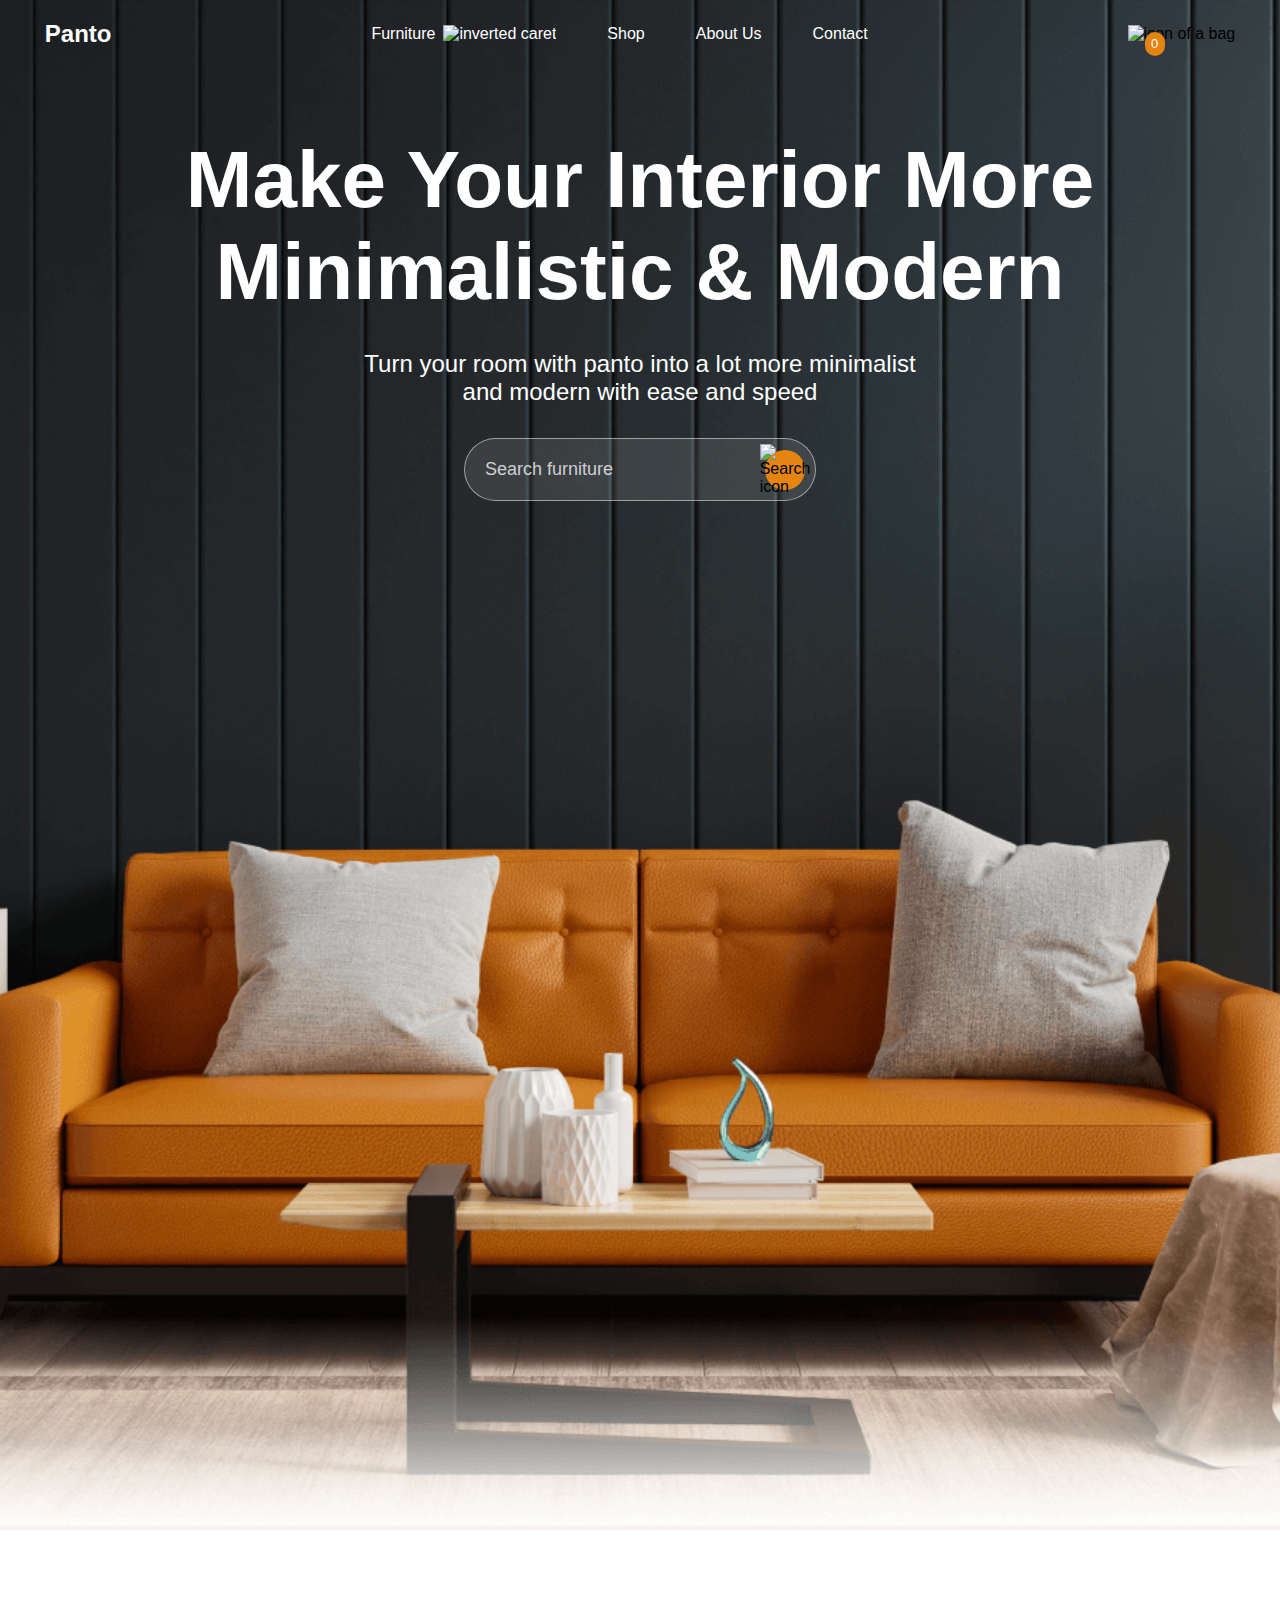
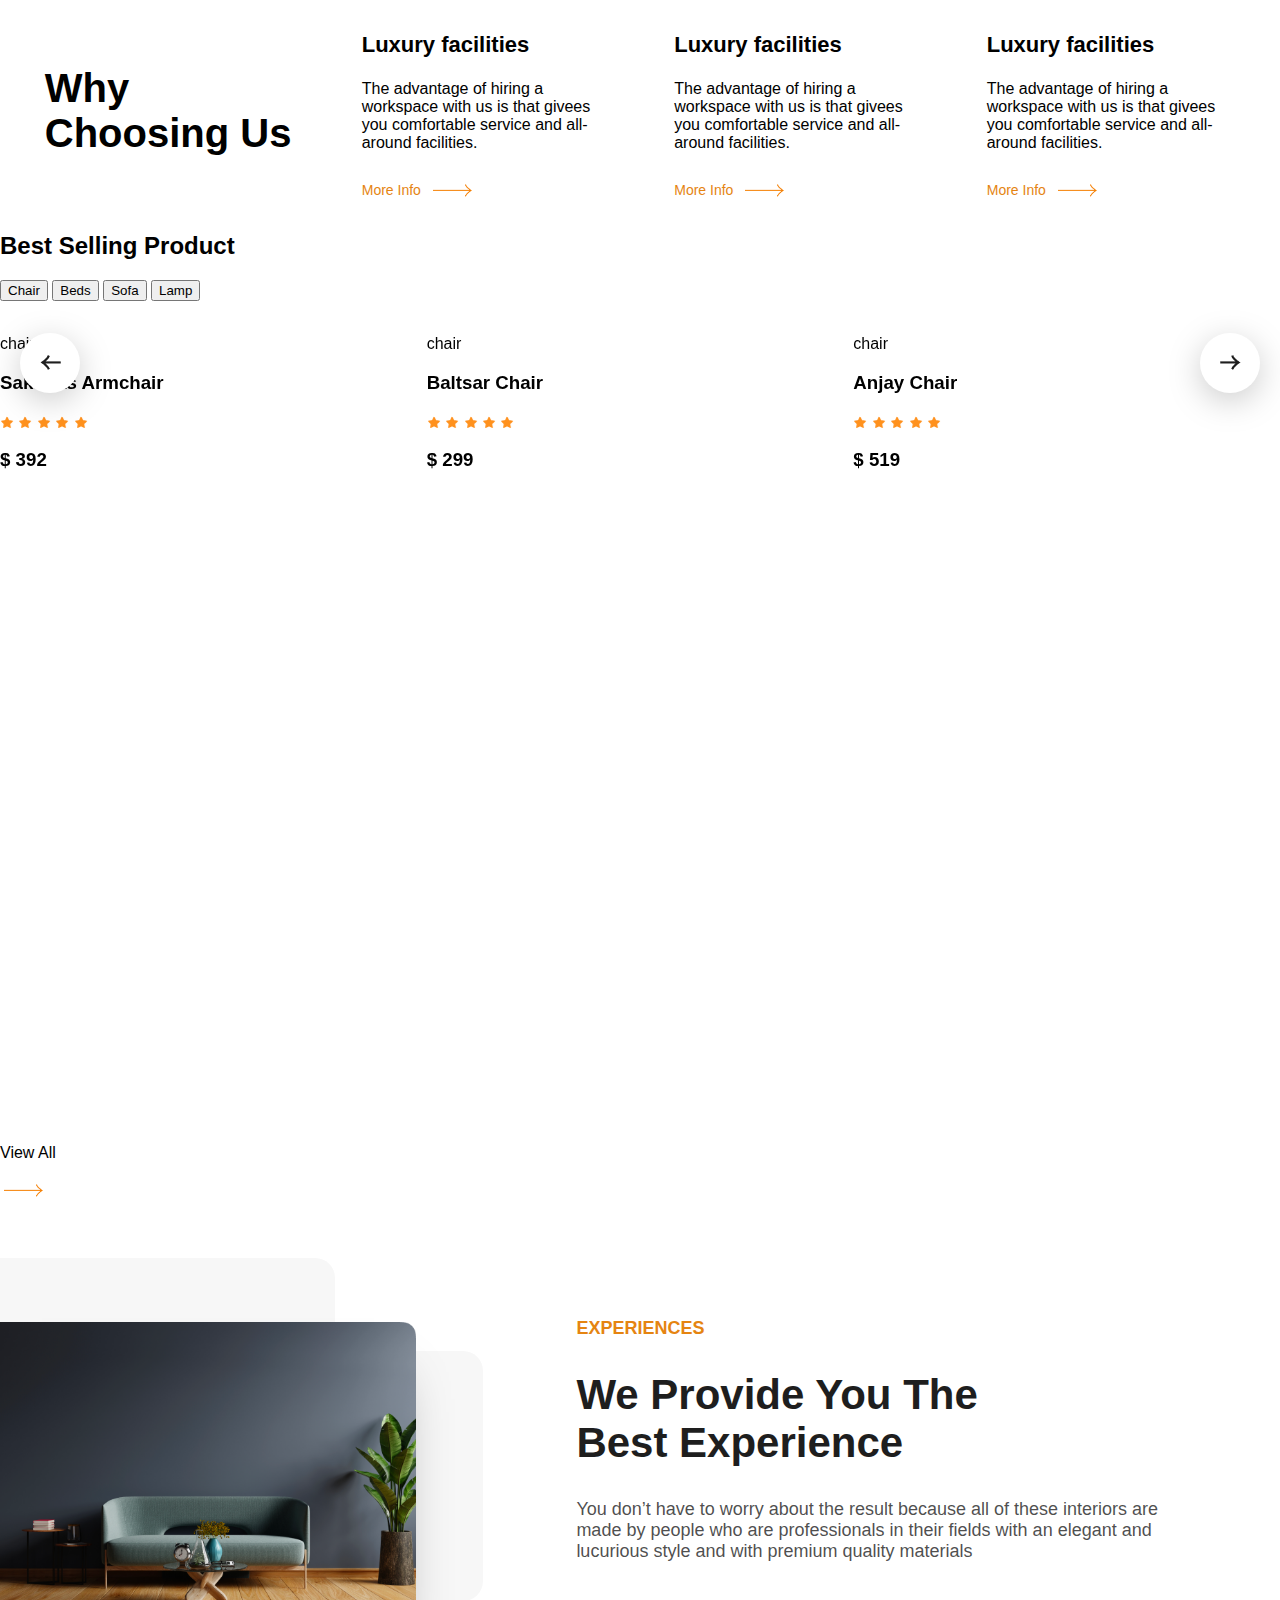
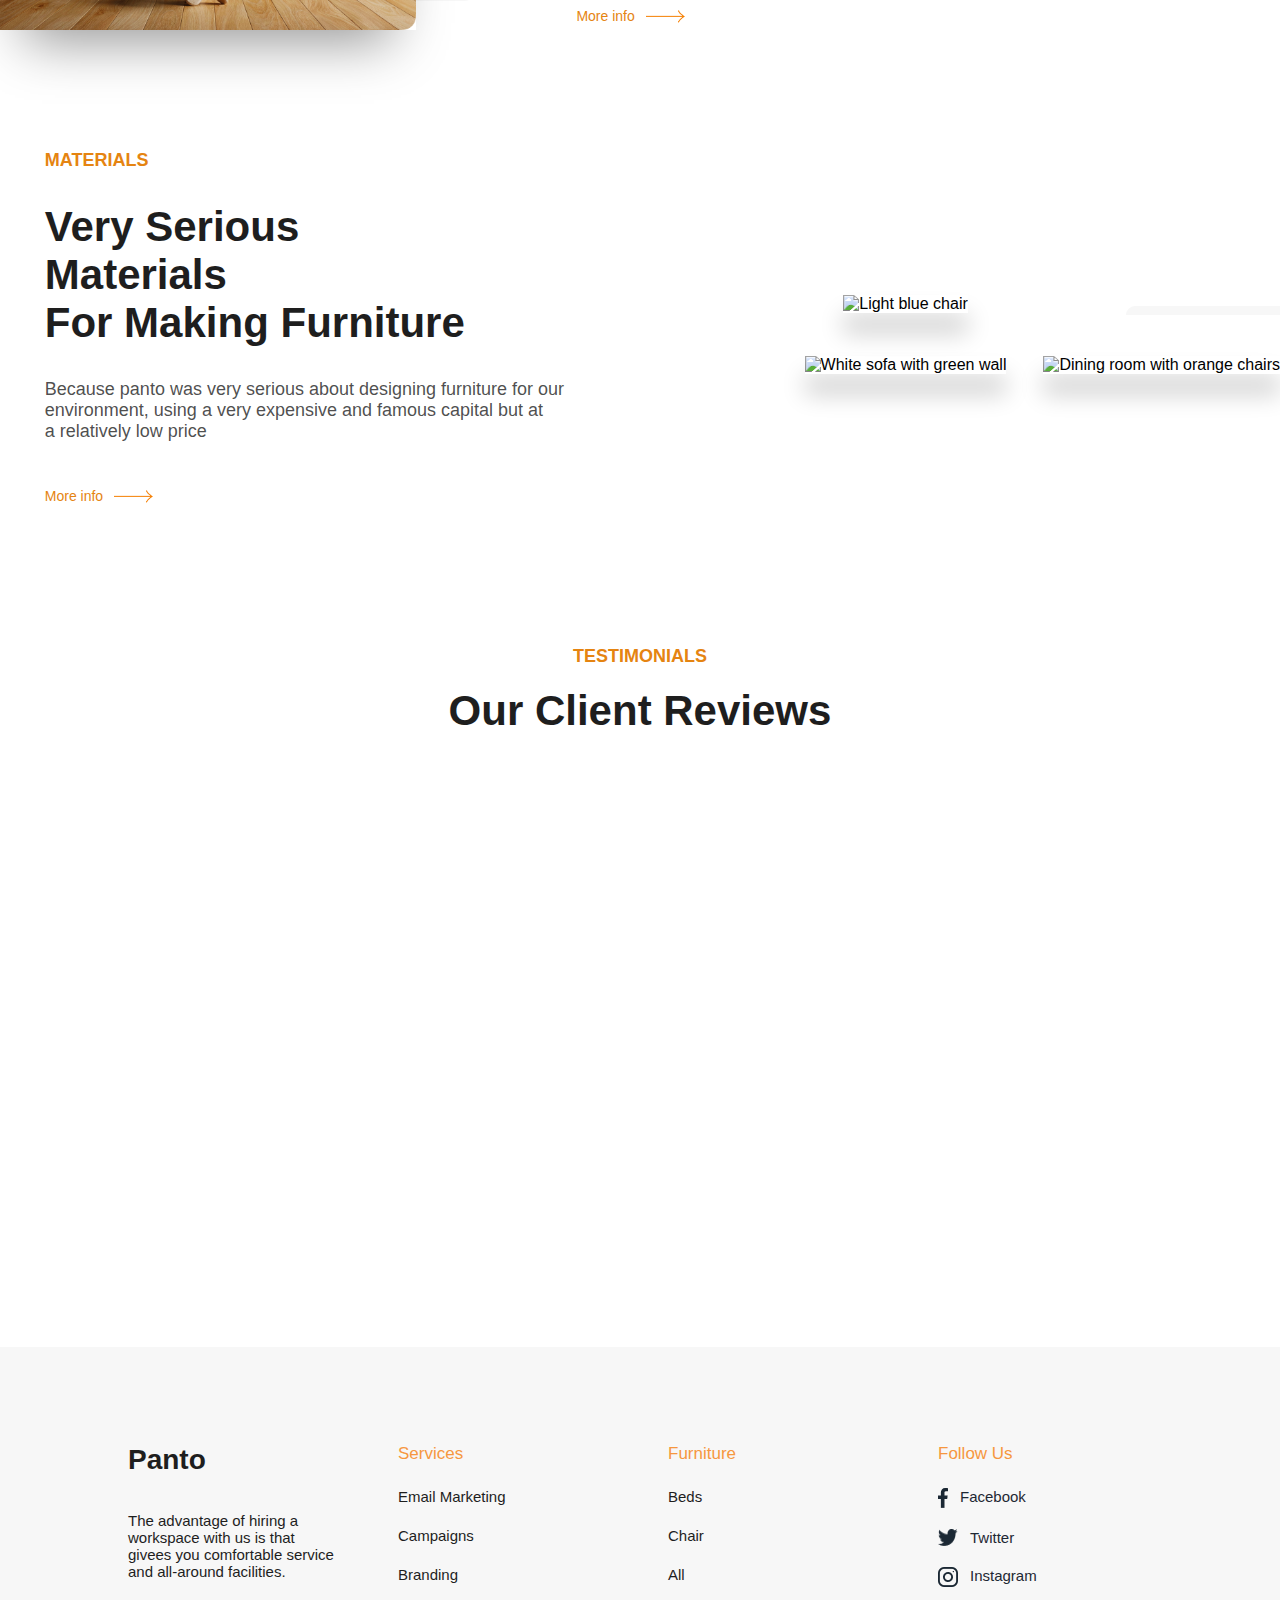
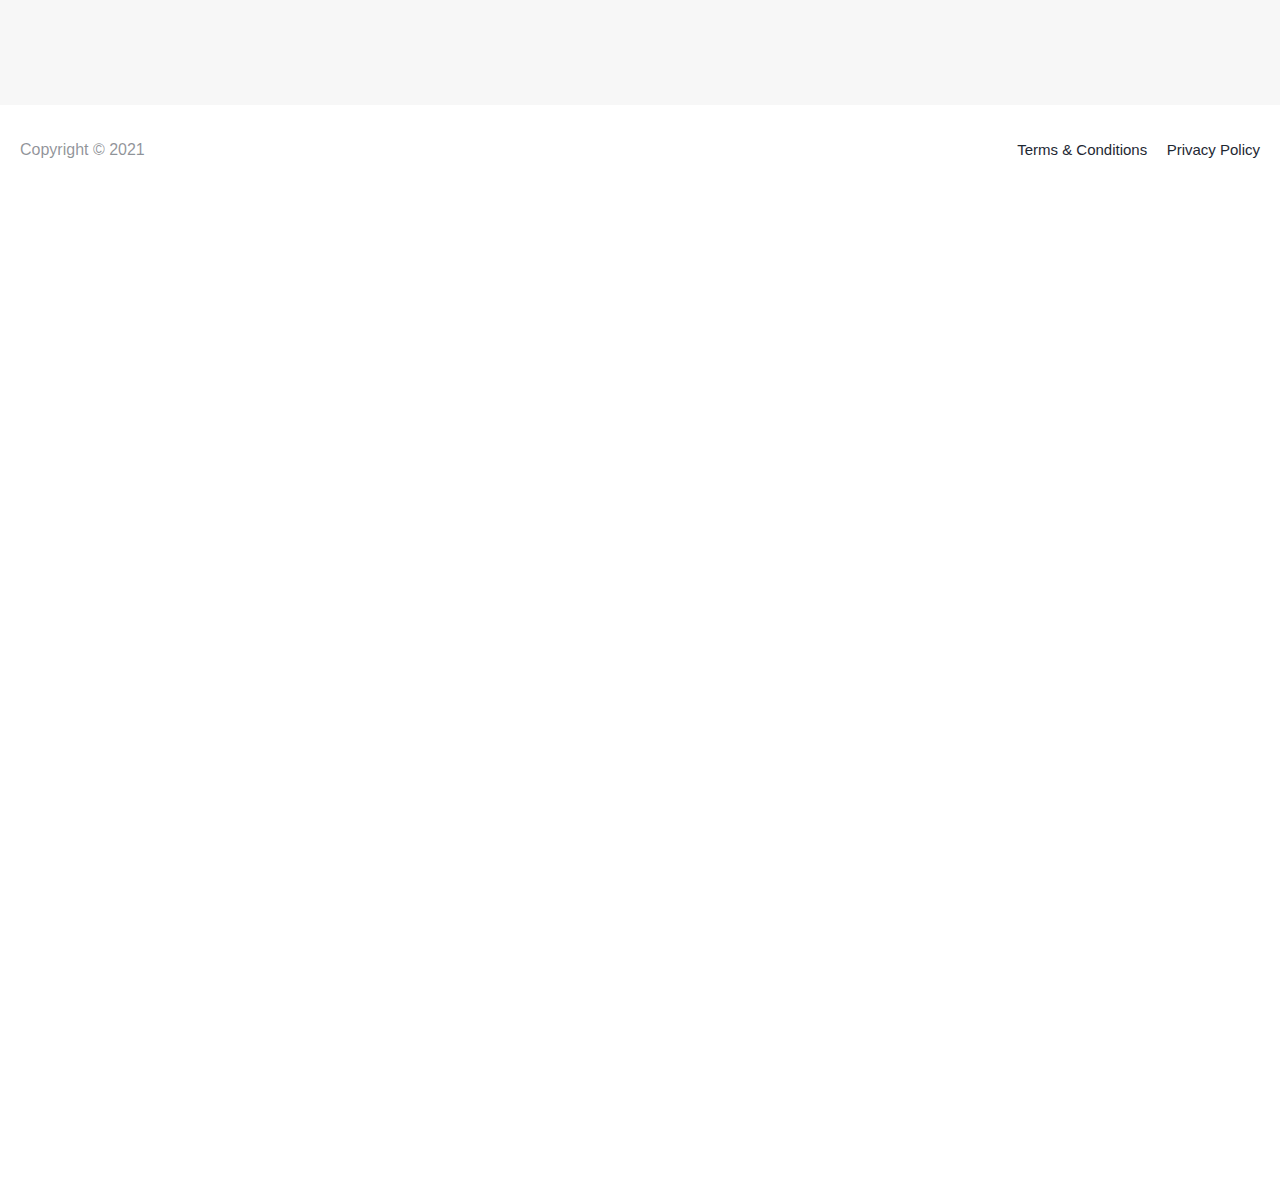
==== commit f6c6fdc2: "Day end" ====
--- a/index.html
+++ b/index.html
@@ -159,6 +159,531 @@
       </div>
     </section>
 
+    <!-- Best Selling Products Section -->
+
+    <section class="best-selling-product">
+      <h2>Best Selling Product</h2>
+    <div class="tabs-wrapper">
+      <span class="tabs">
+    <button class="active tab-buttons" data-target="slider1">Chair</button>
+    <button class="tab-buttons" data-target="slider3">Beds</button>
+    <button class="tab-buttons" data-target="slider4">Sofa</button>
+    <button class="tab-buttons" data-target="slider5">Lamp</button>
+    </span>
+  </div>
+  <!-- Best selling product-card slider -->
+  
+  <section id="slider1" class="tab-contents splide slider-wrapper" aria-label="Splide Basic HTML Example">
+    <div class="splide__arrows">
+      <button class="splide__arrow splide__arrow--prev">
+        <img src="images/slider-prev-btn.png" alt="Slider Previous Button" />
+      </button>
+      <button class="splide__arrow splide__arrow--next">
+        <img src="images/silder-next-btn.png" alt="Slider Next Button" />
+      </button>
+    </div>
+
+    <div class="splide__track">
+      <div class="splide__list">
+        <div class="best-selling-product-card splide__slide">
+          <div class="best-selling-product-img-wrapper">
+            <img src="images/chair-1.png" class="best-selling-product-img" alt="">
+          </div>
+          <div class="best-selling-product-details">
+            <p>chair</p>
+            <h3>Sakarias Armchair</h3>
+            <div class="best-selling-ratings">
+              <img src="images/full-star.png" alt="">
+              <img src="images/full-star.png" alt="">
+              <img src="images/full-star.png" alt="">
+              <img src="images/full-star.png" alt="">
+              <img src="images/full-star.png" alt="">
+            </div>
+            <div class="best-selling-price-info">
+              <div class="best-selling-price">
+                <h3><span class="dollar-sign">$</span> <span class="price">392</span> </h3>
+              </div>
+              <div class="plus-icon-wrapper">
+                <img src="images/plus-icon.png" alt="">
+              </div>
+            </div>
+          </div>
+      
+        </div>
+
+        <!-- Next -->
+
+        <div class="best-selling-product-card splide__slide">
+          <div class="best-selling-product-img-wrapper">
+            <img src="images/chair-2.png" class="best-selling-product-img" alt="">
+          </div>
+          <div class="best-selling-product-details">
+            <p>chair</p>
+            <h3>Baltsar Chair</h3>
+            <div class="best-selling-ratings">
+              <img src="images/full-star.png" alt="">
+              <img src="images/full-star.png" alt="">
+              <img src="images/full-star.png" alt="">
+              <img src="images/full-star.png" alt="">
+              <img src="images/full-star.png" alt="">
+            </div>
+            <div class="best-selling-price-info">
+              <div class="best-selling-price">
+                <h3><span class="dollar-sign">$</span> <span class="price">299</span> </h3>
+              </div>
+              <div class="plus-icon-wrapper">
+                <img src="images/plus-icon.png" alt="">
+              </div>
+            </div>
+          </div>
+      
+        </div>
+        <!-- Next -->
+
+        <div class="best-selling-product-card splide__slide">
+          <div class="best-selling-product-img-wrapper">
+            <img src="images/chair-3.png" class="best-selling-product-img" alt="">
+          </div>
+          <div class="best-selling-product-details">
+            <p>chair</p>
+            <h3>Anjay Chair</h3>
+            <div class="best-selling-ratings">
+              <img src="images/full-star.png" alt="">
+              <img src="images/full-star.png" alt="">
+              <img src="images/full-star.png" alt="">
+              <img src="images/full-star.png" alt="">
+              <img src="images/full-star.png" alt="">
+            </div>
+            <div class="best-selling-price-info">
+              <div class="best-selling-price">
+                <h3><span class="dollar-sign">$</span> <span class="price">519</span> </h3>
+              </div>
+              <div class="plus-icon-wrapper">
+                <img src="images/plus-icon.png" alt="">
+              </div>
+            </div>
+          </div>
+      
+        </div>
+
+        <!-- next -->
+
+        <div class="best-selling-product-card splide__slide">
+          <div class="best-selling-product-img-wrapper">
+            <img src="images/chair-4.png" class="best-selling-product-img" alt="">
+          </div>
+          <div class="best-selling-product-details">
+            <p>chair</p>
+            <h3>Nyantuy Chair</h3>
+            <div class="best-selling-ratings">
+              <img src="images/full-star.png" alt="">
+              <img src="images/full-star.png" alt="">
+              <img src="images/full-star.png" alt="">
+              <img src="images/full-star.png" alt="">
+              <img src="images/full-star.png" alt="">
+            </div>
+            <div class="best-selling-price-info">
+              <div class="best-selling-price">
+                <h3><span class="dollar-sign">$</span> <span class="price">921</span> </h3>
+              </div>
+              <div class="plus-icon-wrapper">
+                <img src="images/plus-icon.png" alt="">
+              </div>
+            </div>
+          </div>
+        </div>
+      </div>
+    </div>
+  </section>
+
+  <!-- Beds Slider -->
+
+    <!-- Best selling product-card slider -->
+   
+   <section id="slider3" class="tab-contents splide slider-wrapper" aria-label="Splide Basic HTML Example">
+    <div class="splide__arrows">
+      <button class="splide__arrow splide__arrow--prev">
+        <img src="images/slider-prev-btn.png" alt="Slider Previous Button" />
+      </button>
+      <button class="splide__arrow splide__arrow--next">
+        <img src="images/silder-next-btn.png" alt="Slider Next Button" />
+      </button>
+    </div>
+
+    <div class="splide__track">
+      <div class="splide__list">
+        <div class="best-selling-product-card splide__slide">
+          <div class="best-selling-product-img-wrapper">
+            <img src="images/chair-2.png" class="best-selling-product-img" alt="">
+          </div>
+          <div class="best-selling-product-details">
+            <p>beds</p>
+            <h3>Sakarias Armchair</h3>
+            <div class="best-selling-ratings">
+              <img src="images/full-star.png" alt="">
+              <img src="images/full-star.png" alt="">
+              <img src="images/full-star.png" alt="">
+              <img src="images/full-star.png" alt="">
+              <img src="images/full-star.png" alt="">
+            </div>
+            <div class="best-selling-price-info">
+              <div class="best-selling-price">
+                <h3><span class="dollar-sign">$</span> <span class="price">392</span> </h3>
+              </div>
+              <div class="plus-icon-wrapper">
+                <img src="images/plus-icon.png" alt="">
+              </div>
+            </div>
+          </div>
+      
+        </div>
+
+        <!-- Next -->
+
+        <div class="best-selling-product-card splide__slide">
+          <div class="best-selling-product-img-wrapper">
+            <img src="images/chair-1.png" class="best-selling-product-img" alt="">
+          </div>
+          <div class="best-selling-product-details">
+            <p>beds</p>
+            <h3>Baltsar Chair</h3>
+            <div class="best-selling-ratings">
+              <img src="images/full-star.png" alt="">
+              <img src="images/full-star.png" alt="">
+              <img src="images/full-star.png" alt="">
+              <img src="images/full-star.png" alt="">
+              <img src="images/full-star.png" alt="">
+            </div>
+            <div class="best-selling-price-info">
+              <div class="best-selling-price">
+                <h3><span class="dollar-sign">$</span> <span class="price">299</span> </h3>
+              </div>
+              <div class="plus-icon-wrapper">
+                <img src="images/plus-icon.png" alt="">
+              </div>
+            </div>
+          </div>
+      
+        </div>
+        <!-- Next -->
+
+        <div class="best-selling-product-card splide__slide">
+          <div class="best-selling-product-img-wrapper">
+            <img src="images/chair-3.png" class="best-selling-product-img" alt="">
+          </div>
+          <div class="best-selling-product-details">
+            <p>beds</p>
+            <h3>Anjay Chair</h3>
+            <div class="best-selling-ratings">
+              <img src="images/full-star.png" alt="">
+              <img src="images/full-star.png" alt="">
+              <img src="images/full-star.png" alt="">
+              <img src="images/full-star.png" alt="">
+              <img src="images/full-star.png" alt="">
+            </div>
+            <div class="best-selling-price-info">
+              <div class="best-selling-price">
+                <h3><span class="dollar-sign">$</span> <span class="price">519</span> </h3>
+              </div>
+              <div class="plus-icon-wrapper">
+                <img src="images/plus-icon.png" alt="">
+              </div>
+            </div>
+          </div>
+      
+        </div>
+
+        <!-- next -->
+
+        <div class="best-selling-product-card splide__slide">
+          <div class="best-selling-product-img-wrapper">
+            <img src="images/chair-4.png" class="best-selling-product-img" alt="">
+          </div>
+          <div class="best-selling-product-details">
+            <p>beds</p>
+            <h3>Nyantuy Chair</h3>
+            <div class="best-selling-ratings">
+              <img src="images/full-star.png" alt="">
+              <img src="images/full-star.png" alt="">
+              <img src="images/full-star.png" alt="">
+              <img src="images/full-star.png" alt="">
+              <img src="images/full-star.png" alt="">
+            </div>
+            <div class="best-selling-price-info">
+              <div class="best-selling-price">
+                <h3><span class="dollar-sign">$</span> <span class="price">921</span> </h3>
+              </div>
+              <div class="plus-icon-wrapper">
+                <img src="images/plus-icon.png" alt="">
+              </div>
+            </div>
+          </div>
+        </div>
+      </div>
+    </div>
+  </section>
+
+    <!-- Best selling product-card slider -->
+   <!-- Sofa Slider  -->
+   <section id="slider4" class="tab-contents splide slider-wrapper" aria-label="Splide Basic HTML Example">
+    <div class="splide__arrows">
+      <button class="splide__arrow splide__arrow--prev">
+        <img src="images/slider-prev-btn.png" alt="Slider Previous Button" />
+      </button>
+      <button class="splide__arrow splide__arrow--next">
+        <img src="images/silder-next-btn.png" alt="Slider Next Button" />
+      </button>
+    </div>
+
+    <div class="splide__track">
+      <div class="splide__list">
+        <div class="best-selling-product-card splide__slide">
+          <div class="best-selling-product-img-wrapper">
+            <img src="images/chair-3.png" class="best-selling-product-img" alt="">
+          </div>
+          <div class="best-selling-product-details">
+            <p>sofa</p>
+            <h3>Sakarias Armchair</h3>
+            <div class="best-selling-ratings">
+              <img src="images/full-star.png" alt="">
+              <img src="images/full-star.png" alt="">
+              <img src="images/full-star.png" alt="">
+              <img src="images/full-star.png" alt="">
+              <img src="images/full-star.png" alt="">
+            </div>
+            <div class="best-selling-price-info">
+              <div class="best-selling-price">
+                <h3><span class="dollar-sign">$</span> <span class="price">392</span> </h3>
+              </div>
+              <div class="plus-icon-wrapper">
+                <img src="images/plus-icon.png" alt="">
+              </div>
+            </div>
+          </div>
+      
+        </div>
+
+        <!-- Next -->
+
+        <div class="best-selling-product-card splide__slide">
+          <div class="best-selling-product-img-wrapper">
+            <img src="images/chair-2.png" class="best-selling-product-img" alt="">
+          </div>
+          <div class="best-selling-product-details">
+            <p>sofa</p>
+            <h3>Baltsar Chair</h3>
+            <div class="best-selling-ratings">
+              <img src="images/full-star.png" alt="">
+              <img src="images/full-star.png" alt="">
+              <img src="images/full-star.png" alt="">
+              <img src="images/full-star.png" alt="">
+              <img src="images/full-star.png" alt="">
+            </div>
+            <div class="best-selling-price-info">
+              <div class="best-selling-price">
+                <h3><span class="dollar-sign">$</span> <span class="price">299</span> </h3>
+              </div>
+              <div class="plus-icon-wrapper">
+                <img src="images/plus-icon.png" alt="">
+              </div>
+            </div>
+          </div>
+      
+        </div>
+        <!-- Next -->
+
+        <div class="best-selling-product-card splide__slide">
+          <div class="best-selling-product-img-wrapper">
+            <img src="images/chair-1.png" class="best-selling-product-img" alt="">
+          </div>
+          <div class="best-selling-product-details">
+            <p>sofa</p>
+            <h3>Anjay Chair</h3>
+            <div class="best-selling-ratings">
+              <img src="images/full-star.png" alt="">
+              <img src="images/full-star.png" alt="">
+              <img src="images/full-star.png" alt="">
+              <img src="images/full-star.png" alt="">
+              <img src="images/full-star.png" alt="">
+            </div>
+            <div class="best-selling-price-info">
+              <div class="best-selling-price">
+                <h3><span class="dollar-sign">$</span> <span class="price">519</span> </h3>
+              </div>
+              <div class="plus-icon-wrapper">
+                <img src="images/plus-icon.png" alt="">
+              </div>
+            </div>
+          </div>
+      
+        </div>
+
+        <!-- next -->
+
+        <div class="best-selling-product-card splide__slide">
+          <div class="best-selling-product-img-wrapper">
+            <img src="images/chair-4.png" class="best-selling-product-img" alt="">
+          </div>
+          <div class="best-selling-product-details">
+            <p>sofa</p>
+            <h3>Nyantuy Chair</h3>
+            <div class="best-selling-ratings">
+              <img src="images/full-star.png" alt="">
+              <img src="images/full-star.png" alt="">
+              <img src="images/full-star.png" alt="">
+              <img src="images/full-star.png" alt="">
+              <img src="images/full-star.png" alt="">
+            </div>
+            <div class="best-selling-price-info">
+              <div class="best-selling-price">
+                <h3><span class="dollar-sign">$</span> <span class="price">921</span> </h3>
+              </div>
+              <div class="plus-icon-wrapper">
+                <img src="images/plus-icon.png" alt="">
+              </div>
+            </div>
+          </div>
+        </div>
+      </div>
+    </div>
+  </section>
+
+    <!-- Best selling product-card slider -->
+   <!-- Lamp Slider -->
+   <section id="slider5" class="tab-contents splide slider-wrapper" aria-label="Splide Basic HTML Example">
+    <div class="splide__arrows">
+      <button class="splide__arrow splide__arrow--prev">
+        <img src="images/slider-prev-btn.png" alt="Slider Previous Button" />
+      </button>
+      <button class="splide__arrow splide__arrow--next">
+        <img src="images/silder-next-btn.png" alt="Slider Next Button" />
+      </button>
+    </div>
+
+    <div class="splide__track">
+      <div class="splide__list">
+        <div class="best-selling-product-card splide__slide">
+          <div class="best-selling-product-img-wrapper">
+            <img src="images/chair-4.png" class="best-selling-product-img" alt="">
+          </div>
+          <div class="best-selling-product-details">
+            <p>lamp</p>
+            <h3>Sakarias Armchair</h3>
+            <div class="best-selling-ratings">
+              <img src="images/full-star.png" alt="">
+              <img src="images/full-star.png" alt="">
+              <img src="images/full-star.png" alt="">
+              <img src="images/full-star.png" alt="">
+              <img src="images/full-star.png" alt="">
+            </div>
+            <div class="best-selling-price-info">
+              <div class="best-selling-price">
+                <h3><span class="dollar-sign">$</span> <span class="price">392</span> </h3>
+              </div>
+              <div class="plus-icon-wrapper">
+                <img src="images/plus-icon.png" alt="">
+              </div>
+            </div>
+          </div>
+      
+        </div>
+
+        <!-- Next -->
+
+        <div class="best-selling-product-card splide__slide">
+          <div class="best-selling-product-img-wrapper">
+            <img src="images/chair-2.png" class="best-selling-product-img" alt="">
+          </div>
+          <div class="best-selling-product-details">
+            <p>lamp</p>
+            <h3>Baltsar Chair</h3>
+            <div class="best-selling-ratings">
+              <img src="images/full-star.png" alt="">
+              <img src="images/full-star.png" alt="">
+              <img src="images/full-star.png" alt="">
+              <img src="images/full-star.png" alt="">
+              <img src="images/full-star.png" alt="">
+            </div>
+            <div class="best-selling-price-info">
+              <div class="best-selling-price">
+                <h3><span class="dollar-sign">$</span> <span class="price">299</span> </h3>
+              </div>
+              <div class="plus-icon-wrapper">
+                <img src="images/plus-icon.png" alt="">
+              </div>
+            </div>
+          </div>
+      
+        </div>
+        <!-- Next -->
+
+        <div class="best-selling-product-card splide__slide">
+          <div class="best-selling-product-img-wrapper">
+            <img src="images/chair-3.png" class="best-selling-product-img" alt="">
+          </div>
+          <div class="best-selling-product-details">
+            <p>lamp</p>
+            <h3>Anjay Chair</h3>
+            <div class="best-selling-ratings">
+              <img src="images/full-star.png" alt="">
+              <img src="images/full-star.png" alt="">
+              <img src="images/full-star.png" alt="">
+              <img src="images/full-star.png" alt="">
+              <img src="images/full-star.png" alt="">
+            </div>
+            <div class="best-selling-price-info">
+              <div class="best-selling-price">
+                <h3><span class="dollar-sign">$</span> <span class="price">519</span> </h3>
+              </div>
+              <div class="plus-icon-wrapper">
+                <img src="images/plus-icon.png" alt="">
+              </div>
+            </div>
+          </div>
+      
+        </div>
+
+        <!-- next -->
+
+        <div class="best-selling-product-card splide__slide">
+          <div class="best-selling-product-img-wrapper">
+            <img src="images/chair-1.png" class="best-selling-product-img" alt="">
+          </div>
+          <div class="best-selling-product-details">
+            <p>lamp</p>
+            <h3>Nyantuy Chair</h3>
+            <div class="best-selling-ratings">
+              <img src="images/full-star.png" alt="">
+              <img src="images/full-star.png" alt="">
+              <img src="images/full-star.png" alt="">
+              <img src="images/full-star.png" alt="">
+              <img src="images/full-star.png" alt="">
+            </div>
+            <div class="best-selling-price-info">
+              <div class="best-selling-price">
+                <h3><span class="dollar-sign">$</span> <span class="price">921</span> </h3>
+              </div>
+              <div class="plus-icon-wrapper">
+                <img src="images/plus-icon.png" alt="">
+              </div>
+            </div>
+          </div>
+        </div>
+      </div>
+    </div>
+  </section>
+
+
+
+
+  <div class="view-all-wrapper">
+    <div class="view-all">
+    <p>View All</p>
+    <img src="images/more-info-arrow.png" alt="An arrow to right" />
+    </div>
+  </div>
+</section>
+
     <!-- Experiences Section -->
     <div class="experiences-wrapper">
       <section class="experiences">
@@ -244,6 +769,7 @@
       <p>TESTIMONIALS</p>
       <h2>Our Client Reviews</h2>
       <section
+      id="slider2"
         class="splide testimonials-wrapper"
         aria-label="Splide Basic HTML Example"
       >
@@ -413,6 +939,8 @@
     <!-- Slider resources -->
     <script src="https://cdn.jsdelivr.net/npm/@splidejs/splide@4.1.3/dist/js/splide.min.js"></script>
     <script src="splide.js"></script>
+   
     <script src="hamburger-menu.js"></script>
+    <script src="best-selling-product.js"></script>
   </body>
 </html>
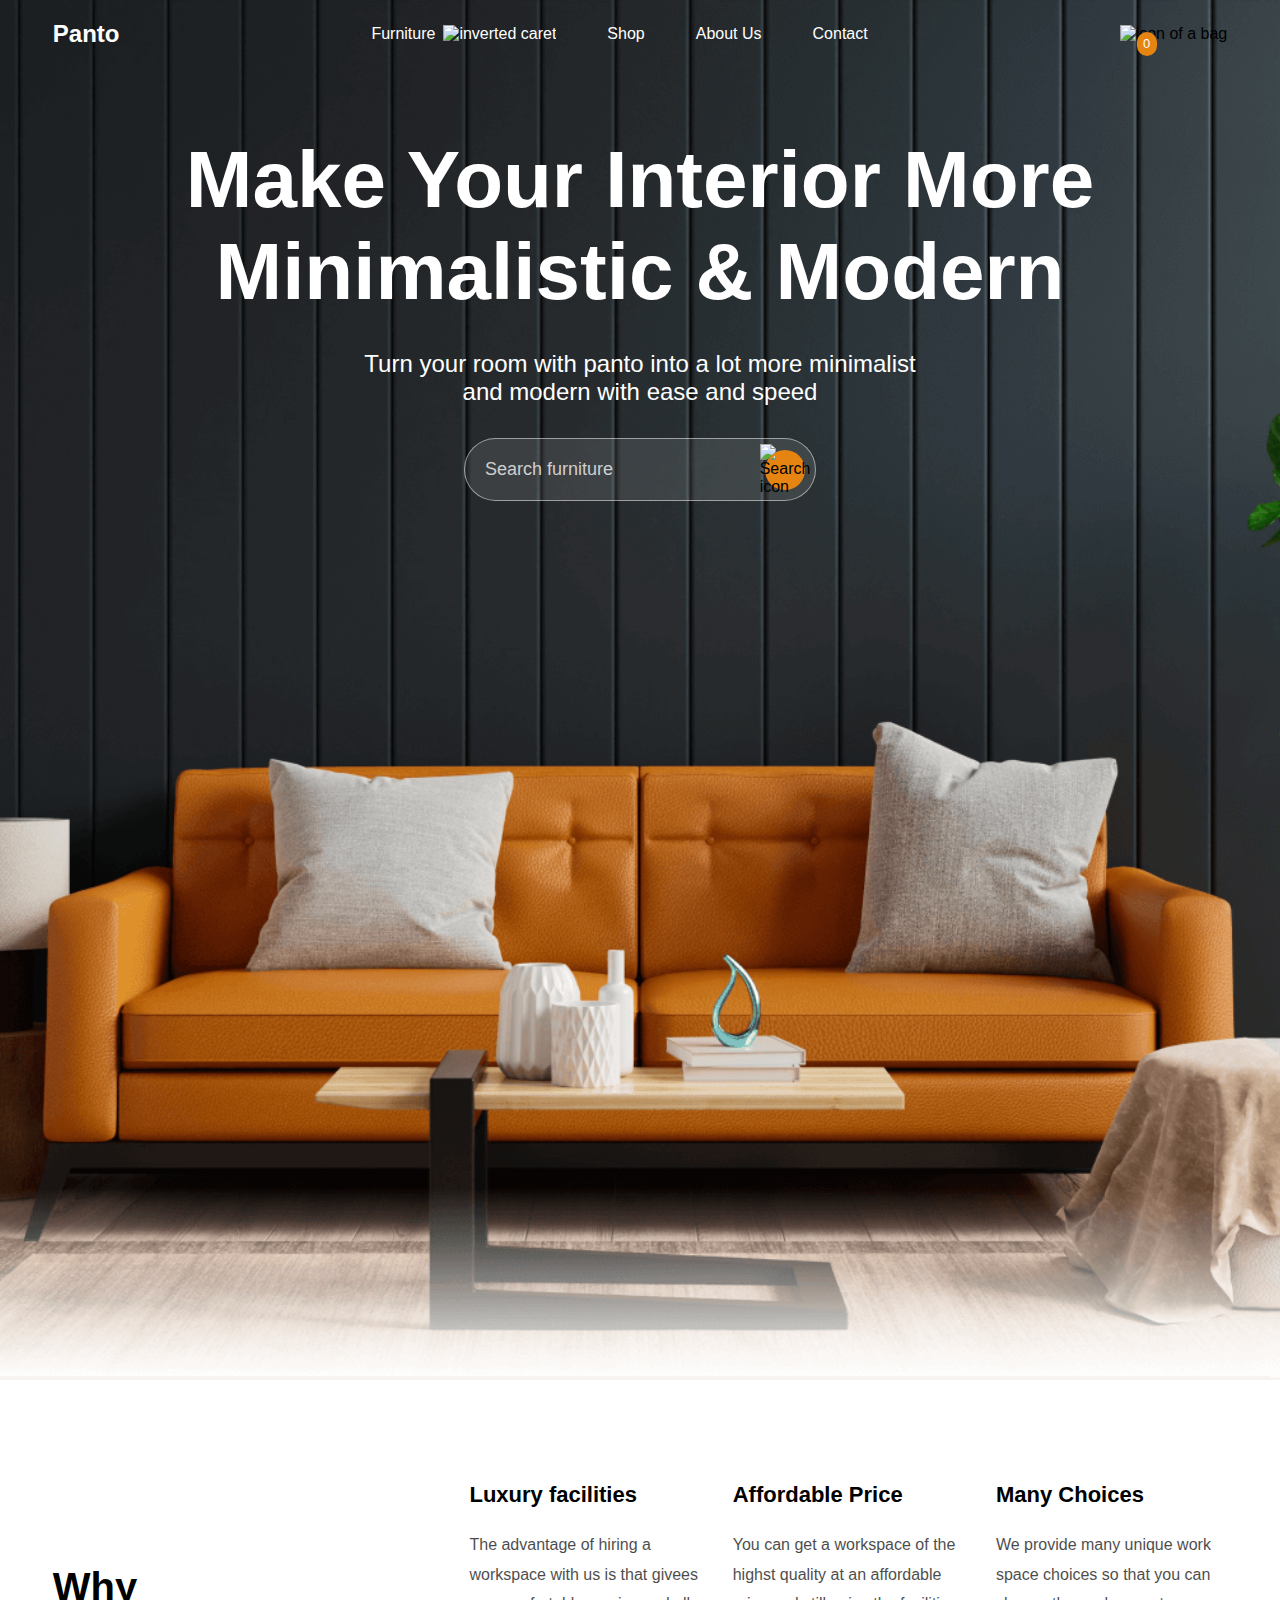
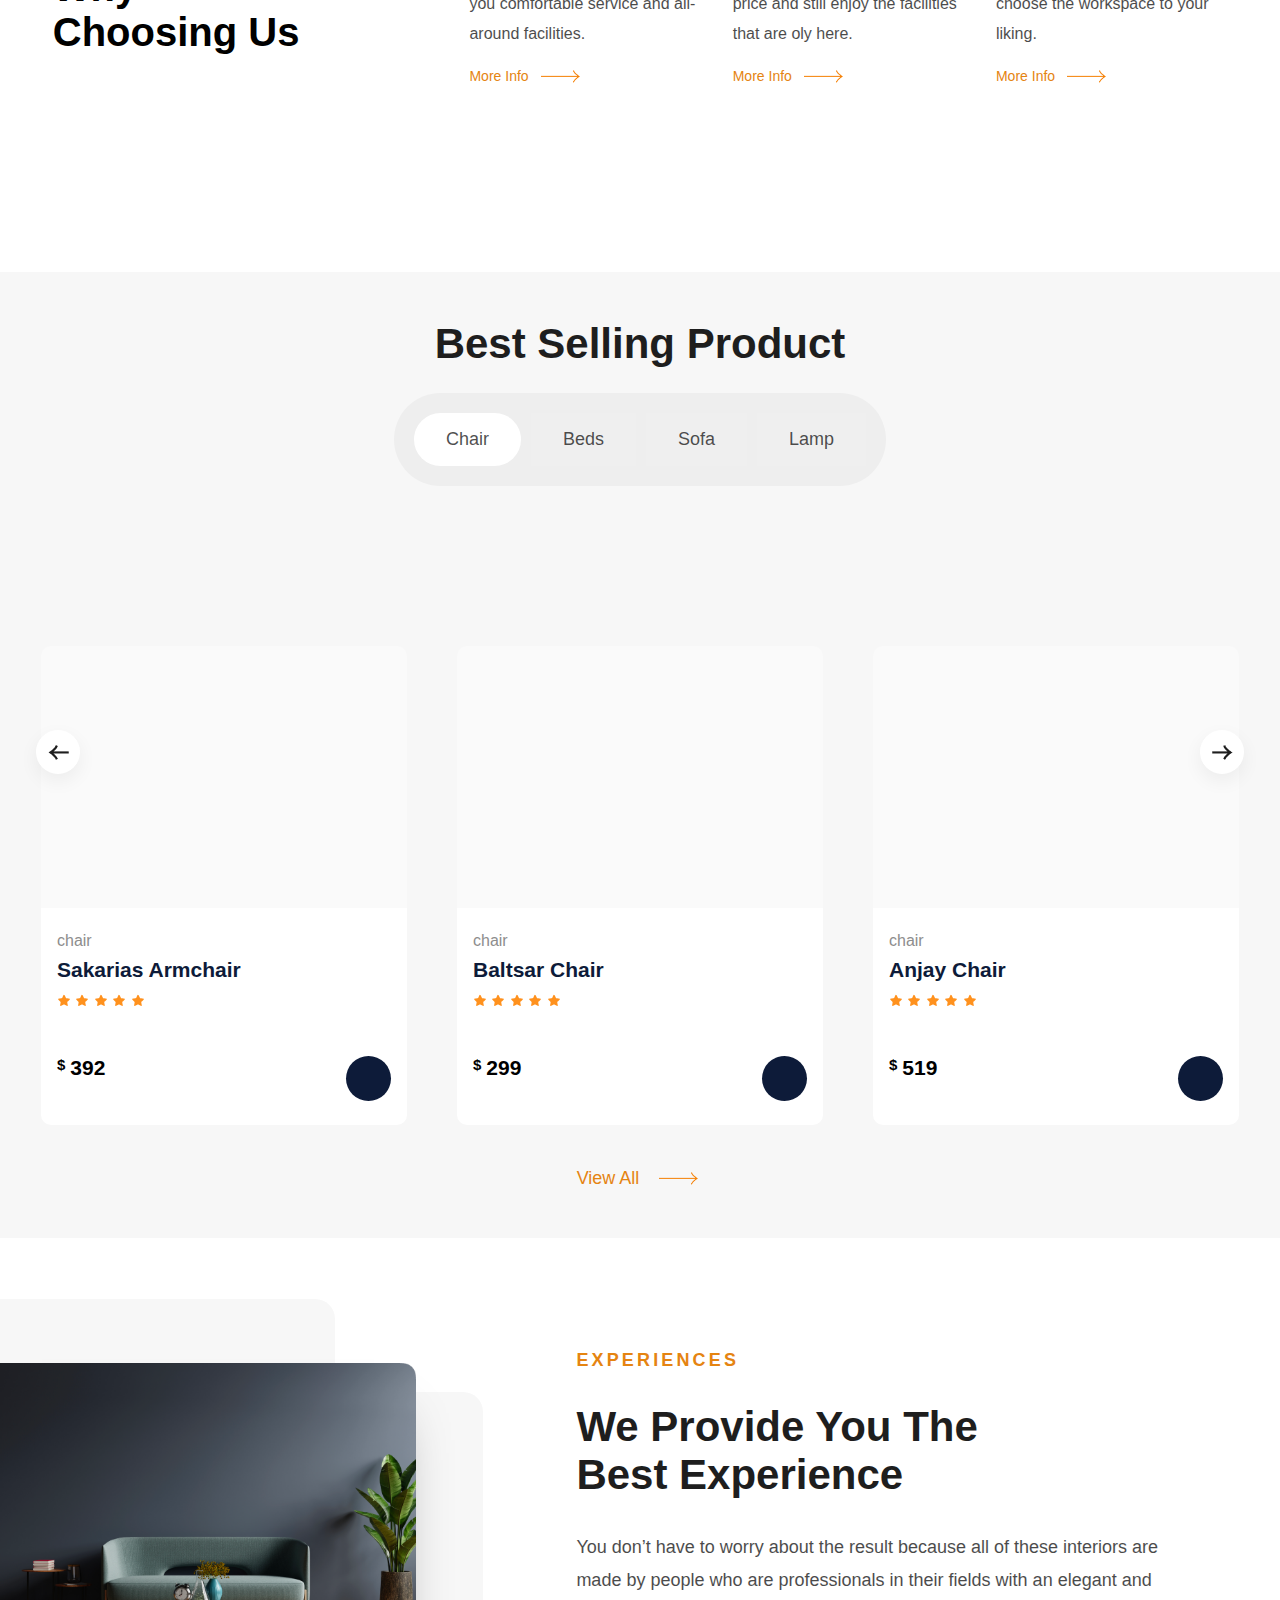
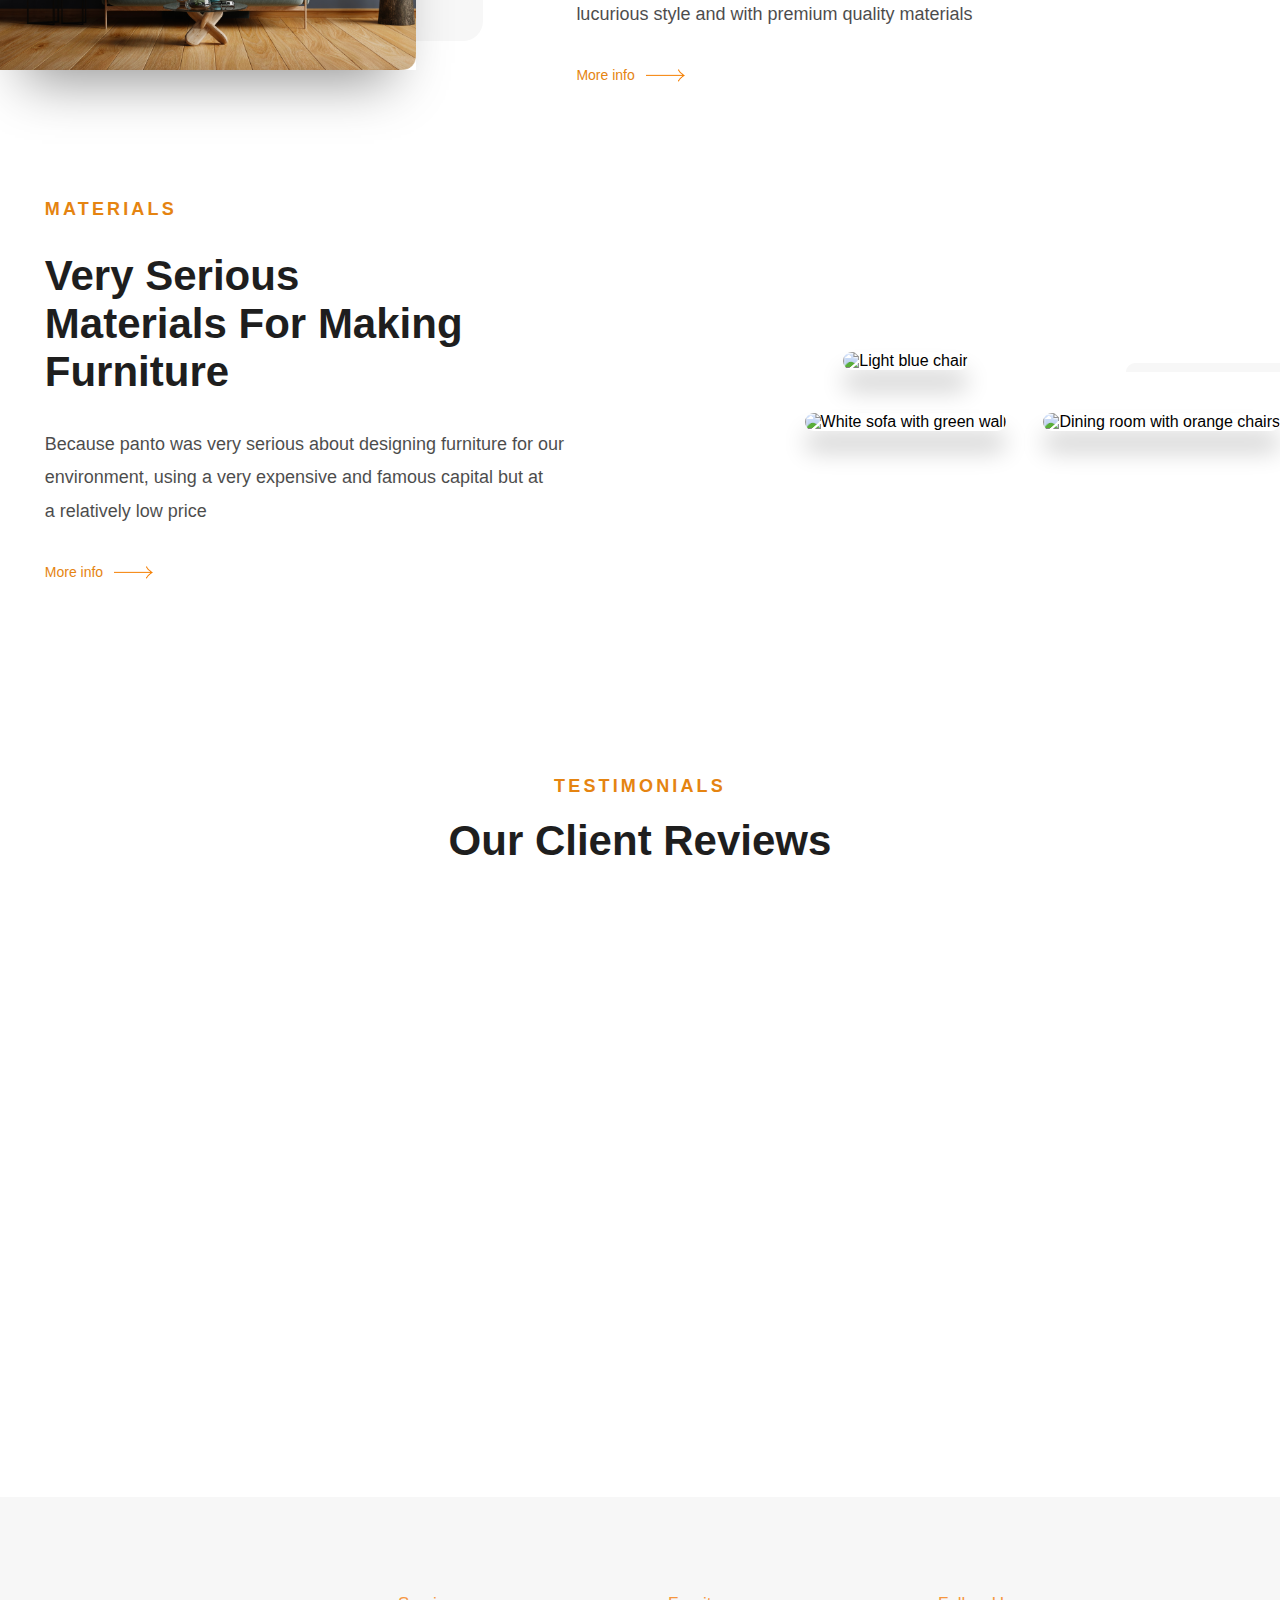
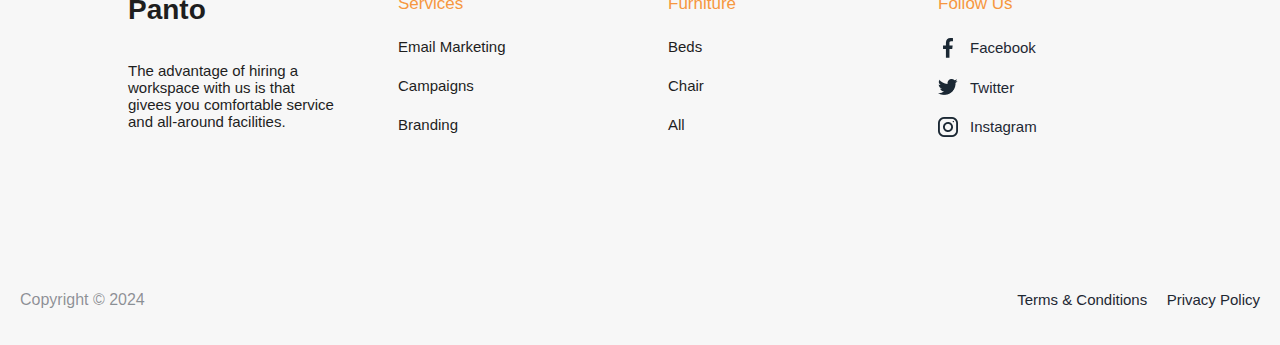
==== commit 2df7f432: "Feedbacks done" ====
--- a/index.html
+++ b/index.html
@@ -130,29 +130,29 @@
             comfortable service and all-around facilities.
           </p>
           <div class="info">
-            <p>More Info</p>
+            <a href="#">More Info</a>
             <img src="images/more-info-arrow.png" alt="arrow to right" />
           </div>
         </div>
         <div class="choice">
-          <h3>Luxury facilities</h3>
+          <h3>Affordable Price</h3>
           <p>
-            The advantage of hiring a workspace with us is that givees you
-            comfortable service and all-around facilities.
+            You can get a workspace of the highst quality at an affordable price
+            and still enjoy the facilities that are oly here.
           </p>
           <div class="info">
-            <p>More Info</p>
+            <a href="#">More Info</a>
             <img src="images/more-info-arrow.png" alt="arrow to right" />
           </div>
         </div>
         <div class="choice">
-          <h3>Luxury facilities</h3>
+          <h3>Many Choices</h3>
           <p>
-            The advantage of hiring a workspace with us is that givees you
-            comfortable service and all-around facilities.
+            We provide many unique work space choices so that you can choose the
+            workspace to your liking.
           </p>
           <div class="info">
-            <p>More Info</p>
+            <a href="#">More Info</a>
             <img src="images/more-info-arrow.png" alt="arrow to right" />
           </div>
         </div>
@@ -163,526 +163,653 @@
 
     <section class="best-selling-product">
       <h2>Best Selling Product</h2>
-    <div class="tabs-wrapper">
-      <span class="tabs">
-    <button class="active tab-buttons" data-target="slider1">Chair</button>
-    <button class="tab-buttons" data-target="slider3">Beds</button>
-    <button class="tab-buttons" data-target="slider4">Sofa</button>
-    <button class="tab-buttons" data-target="slider5">Lamp</button>
-    </span>
-  </div>
-  <!-- Best selling product-card slider -->
-  
-  <section id="slider1" class="tab-contents splide slider-wrapper" aria-label="Splide Basic HTML Example">
-    <div class="splide__arrows">
-      <button class="splide__arrow splide__arrow--prev">
-        <img src="images/slider-prev-btn.png" alt="Slider Previous Button" />
-      </button>
-      <button class="splide__arrow splide__arrow--next">
-        <img src="images/silder-next-btn.png" alt="Slider Next Button" />
-      </button>
-    </div>
-
-    <div class="splide__track">
-      <div class="splide__list">
-        <div class="best-selling-product-card splide__slide">
-          <div class="best-selling-product-img-wrapper">
-            <img src="images/chair-1.png" class="best-selling-product-img" alt="">
-          </div>
-          <div class="best-selling-product-details">
-            <p>chair</p>
-            <h3>Sakarias Armchair</h3>
-            <div class="best-selling-ratings">
-              <img src="images/full-star.png" alt="">
-              <img src="images/full-star.png" alt="">
-              <img src="images/full-star.png" alt="">
-              <img src="images/full-star.png" alt="">
-              <img src="images/full-star.png" alt="">
-            </div>
-            <div class="best-selling-price-info">
-              <div class="best-selling-price">
-                <h3><span class="dollar-sign">$</span> <span class="price">392</span> </h3>
-              </div>
-              <div class="plus-icon-wrapper">
-                <img src="images/plus-icon.png" alt="">
-              </div>
-            </div>
-          </div>
-      
-        </div>
-
-        <!-- Next -->
-
-        <div class="best-selling-product-card splide__slide">
-          <div class="best-selling-product-img-wrapper">
-            <img src="images/chair-2.png" class="best-selling-product-img" alt="">
-          </div>
-          <div class="best-selling-product-details">
-            <p>chair</p>
-            <h3>Baltsar Chair</h3>
-            <div class="best-selling-ratings">
-              <img src="images/full-star.png" alt="">
-              <img src="images/full-star.png" alt="">
-              <img src="images/full-star.png" alt="">
-              <img src="images/full-star.png" alt="">
-              <img src="images/full-star.png" alt="">
-            </div>
-            <div class="best-selling-price-info">
-              <div class="best-selling-price">
-                <h3><span class="dollar-sign">$</span> <span class="price">299</span> </h3>
-              </div>
-              <div class="plus-icon-wrapper">
-                <img src="images/plus-icon.png" alt="">
-              </div>
-            </div>
-          </div>
-      
-        </div>
-        <!-- Next -->
-
-        <div class="best-selling-product-card splide__slide">
-          <div class="best-selling-product-img-wrapper">
-            <img src="images/chair-3.png" class="best-selling-product-img" alt="">
-          </div>
-          <div class="best-selling-product-details">
-            <p>chair</p>
-            <h3>Anjay Chair</h3>
-            <div class="best-selling-ratings">
-              <img src="images/full-star.png" alt="">
-              <img src="images/full-star.png" alt="">
-              <img src="images/full-star.png" alt="">
-              <img src="images/full-star.png" alt="">
-              <img src="images/full-star.png" alt="">
-            </div>
-            <div class="best-selling-price-info">
-              <div class="best-selling-price">
-                <h3><span class="dollar-sign">$</span> <span class="price">519</span> </h3>
-              </div>
-              <div class="plus-icon-wrapper">
-                <img src="images/plus-icon.png" alt="">
-              </div>
-            </div>
-          </div>
-      
-        </div>
-
-        <!-- next -->
-
-        <div class="best-selling-product-card splide__slide">
-          <div class="best-selling-product-img-wrapper">
-            <img src="images/chair-4.png" class="best-selling-product-img" alt="">
-          </div>
-          <div class="best-selling-product-details">
-            <p>chair</p>
-            <h3>Nyantuy Chair</h3>
-            <div class="best-selling-ratings">
-              <img src="images/full-star.png" alt="">
-              <img src="images/full-star.png" alt="">
-              <img src="images/full-star.png" alt="">
-              <img src="images/full-star.png" alt="">
-              <img src="images/full-star.png" alt="">
-            </div>
-            <div class="best-selling-price-info">
-              <div class="best-selling-price">
-                <h3><span class="dollar-sign">$</span> <span class="price">921</span> </h3>
-              </div>
-              <div class="plus-icon-wrapper">
-                <img src="images/plus-icon.png" alt="">
-              </div>
-            </div>
-          </div>
-        </div>
+      <div class="tabs-wrapper">
+        <span class="tabs">
+          <button class="active tab-buttons" data-target="slider1">
+            Chair
+          </button>
+          <button class="tab-buttons" data-target="slider3">Beds</button>
+          <button class="tab-buttons" data-target="slider4">Sofa</button>
+          <button class="tab-buttons" data-target="slider5">Lamp</button>
+        </span>
       </div>
-    </div>
-  </section>
-
-  <!-- Beds Slider -->
-
-    <!-- Best selling product-card slider -->
-   
-   <section id="slider3" class="tab-contents splide slider-wrapper" aria-label="Splide Basic HTML Example">
-    <div class="splide__arrows">
-      <button class="splide__arrow splide__arrow--prev">
-        <img src="images/slider-prev-btn.png" alt="Slider Previous Button" />
-      </button>
-      <button class="splide__arrow splide__arrow--next">
-        <img src="images/silder-next-btn.png" alt="Slider Next Button" />
-      </button>
-    </div>
-
-    <div class="splide__track">
-      <div class="splide__list">
-        <div class="best-selling-product-card splide__slide">
-          <div class="best-selling-product-img-wrapper">
-            <img src="images/chair-2.png" class="best-selling-product-img" alt="">
-          </div>
-          <div class="best-selling-product-details">
-            <p>beds</p>
-            <h3>Sakarias Armchair</h3>
-            <div class="best-selling-ratings">
-              <img src="images/full-star.png" alt="">
-              <img src="images/full-star.png" alt="">
-              <img src="images/full-star.png" alt="">
-              <img src="images/full-star.png" alt="">
-              <img src="images/full-star.png" alt="">
-            </div>
-            <div class="best-selling-price-info">
-              <div class="best-selling-price">
-                <h3><span class="dollar-sign">$</span> <span class="price">392</span> </h3>
-              </div>
-              <div class="plus-icon-wrapper">
-                <img src="images/plus-icon.png" alt="">
-              </div>
-            </div>
-          </div>
-      
-        </div>
-
-        <!-- Next -->
-
-        <div class="best-selling-product-card splide__slide">
-          <div class="best-selling-product-img-wrapper">
-            <img src="images/chair-1.png" class="best-selling-product-img" alt="">
-          </div>
-          <div class="best-selling-product-details">
-            <p>beds</p>
-            <h3>Baltsar Chair</h3>
-            <div class="best-selling-ratings">
-              <img src="images/full-star.png" alt="">
-              <img src="images/full-star.png" alt="">
-              <img src="images/full-star.png" alt="">
-              <img src="images/full-star.png" alt="">
-              <img src="images/full-star.png" alt="">
-            </div>
-            <div class="best-selling-price-info">
-              <div class="best-selling-price">
-                <h3><span class="dollar-sign">$</span> <span class="price">299</span> </h3>
-              </div>
-              <div class="plus-icon-wrapper">
-                <img src="images/plus-icon.png" alt="">
-              </div>
-            </div>
-          </div>
-      
-        </div>
-        <!-- Next -->
-
-        <div class="best-selling-product-card splide__slide">
-          <div class="best-selling-product-img-wrapper">
-            <img src="images/chair-3.png" class="best-selling-product-img" alt="">
-          </div>
-          <div class="best-selling-product-details">
-            <p>beds</p>
-            <h3>Anjay Chair</h3>
-            <div class="best-selling-ratings">
-              <img src="images/full-star.png" alt="">
-              <img src="images/full-star.png" alt="">
-              <img src="images/full-star.png" alt="">
-              <img src="images/full-star.png" alt="">
-              <img src="images/full-star.png" alt="">
-            </div>
-            <div class="best-selling-price-info">
-              <div class="best-selling-price">
-                <h3><span class="dollar-sign">$</span> <span class="price">519</span> </h3>
-              </div>
-              <div class="plus-icon-wrapper">
-                <img src="images/plus-icon.png" alt="">
-              </div>
-            </div>
-          </div>
-      
-        </div>
-
-        <!-- next -->
-
-        <div class="best-selling-product-card splide__slide">
-          <div class="best-selling-product-img-wrapper">
-            <img src="images/chair-4.png" class="best-selling-product-img" alt="">
-          </div>
-          <div class="best-selling-product-details">
-            <p>beds</p>
-            <h3>Nyantuy Chair</h3>
-            <div class="best-selling-ratings">
-              <img src="images/full-star.png" alt="">
-              <img src="images/full-star.png" alt="">
-              <img src="images/full-star.png" alt="">
-              <img src="images/full-star.png" alt="">
-              <img src="images/full-star.png" alt="">
-            </div>
-            <div class="best-selling-price-info">
-              <div class="best-selling-price">
-                <h3><span class="dollar-sign">$</span> <span class="price">921</span> </h3>
-              </div>
-              <div class="plus-icon-wrapper">
-                <img src="images/plus-icon.png" alt="">
-              </div>
-            </div>
-          </div>
+      <!-- Best selling product-card slider -->
+
+      <section
+        id="slider1"
+        class="tab-contents splide slider-wrapper"
+        aria-label="Splide Basic HTML Example"
+      >
+        <div class="splide__arrows">
+          <button class="splide__arrow splide__arrow--prev">
+            <img
+              src="images/slider-prev-btn.png"
+              alt="Slider Previous Button"
+            />
+          </button>
+          <button class="splide__arrow splide__arrow--next">
+            <img src="images/silder-next-btn.png" alt="Slider Next Button" />
+          </button>
+        </div>
+
+        <div class="splide__track">
+          <div class="splide__list">
+            <div class="best-selling-product-card splide__slide">
+              <div class="best-selling-product-img-wrapper">
+                <img
+                  src="images/chair-1.png"
+                  class="best-selling-product-img"
+                  alt=""
+                />
+              </div>
+              <div class="best-selling-product-details">
+                <p>chair</p>
+                <h3>Sakarias Armchair</h3>
+                <div class="best-selling-ratings">
+                  <img src="images/full-star.png" alt="" />
+                  <img src="images/full-star.png" alt="" />
+                  <img src="images/full-star.png" alt="" />
+                  <img src="images/full-star.png" alt="" />
+                  <img src="images/full-star.png" alt="" />
+                </div>
+                <div class="best-selling-price-info">
+                  <div class="best-selling-price">
+                    <h3>
+                      <span class="dollar-sign">$</span>
+                      <span class="price">392</span>
+                    </h3>
+                  </div>
+                  <div class="plus-icon-wrapper">
+                    <img src="images/plus-icon.png" alt="" />
+                  </div>
+                </div>
+              </div>
+            </div>
+
+            <!-- Next -->
+
+            <div class="best-selling-product-card splide__slide">
+              <div class="best-selling-product-img-wrapper">
+                <img
+                  src="images/chair-2.png"
+                  class="best-selling-product-img"
+                  alt=""
+                />
+              </div>
+              <div class="best-selling-product-details">
+                <p>chair</p>
+                <h3>Baltsar Chair</h3>
+                <div class="best-selling-ratings">
+                  <img src="images/full-star.png" alt="" />
+                  <img src="images/full-star.png" alt="" />
+                  <img src="images/full-star.png" alt="" />
+                  <img src="images/full-star.png" alt="" />
+                  <img src="images/full-star.png" alt="" />
+                </div>
+                <div class="best-selling-price-info">
+                  <div class="best-selling-price">
+                    <h3>
+                      <span class="dollar-sign">$</span>
+                      <span class="price">299</span>
+                    </h3>
+                  </div>
+                  <div class="plus-icon-wrapper">
+                    <img src="images/plus-icon.png" alt="" />
+                  </div>
+                </div>
+              </div>
+            </div>
+            <!-- Next -->
+
+            <div class="best-selling-product-card splide__slide">
+              <div class="best-selling-product-img-wrapper">
+                <img
+                  src="images/chair-3.png"
+                  class="best-selling-product-img"
+                  alt=""
+                />
+              </div>
+              <div class="best-selling-product-details">
+                <p>chair</p>
+                <h3>Anjay Chair</h3>
+                <div class="best-selling-ratings">
+                  <img src="images/full-star.png" alt="" />
+                  <img src="images/full-star.png" alt="" />
+                  <img src="images/full-star.png" alt="" />
+                  <img src="images/full-star.png" alt="" />
+                  <img src="images/full-star.png" alt="" />
+                </div>
+                <div class="best-selling-price-info">
+                  <div class="best-selling-price">
+                    <h3>
+                      <span class="dollar-sign">$</span>
+                      <span class="price">519</span>
+                    </h3>
+                  </div>
+                  <div class="plus-icon-wrapper">
+                    <img src="images/plus-icon.png" alt="" />
+                  </div>
+                </div>
+              </div>
+            </div>
+
+            <!-- next -->
+
+            <div class="best-selling-product-card splide__slide">
+              <div class="best-selling-product-img-wrapper">
+                <img
+                  src="images/chair-4.png"
+                  class="best-selling-product-img"
+                  alt=""
+                />
+              </div>
+              <div class="best-selling-product-details">
+                <p>chair</p>
+                <h3>Nyantuy Chair</h3>
+                <div class="best-selling-ratings">
+                  <img src="images/full-star.png" alt="" />
+                  <img src="images/full-star.png" alt="" />
+                  <img src="images/full-star.png" alt="" />
+                  <img src="images/full-star.png" alt="" />
+                  <img src="images/full-star.png" alt="" />
+                </div>
+                <div class="best-selling-price-info">
+                  <div class="best-selling-price">
+                    <h3>
+                      <span class="dollar-sign">$</span>
+                      <span class="price">921</span>
+                    </h3>
+                  </div>
+                  <div class="plus-icon-wrapper">
+                    <img src="images/plus-icon.png" alt="" />
+                  </div>
+                </div>
+              </div>
+            </div>
+          </div>
+        </div>
+      </section>
+
+      <!-- Beds Slider -->
+
+      <!-- Best selling product-card slider -->
+
+      <section
+        id="slider3"
+        class="tab-contents splide slider-wrapper"
+        aria-label="Splide Basic HTML Example"
+      >
+        <div class="splide__arrows">
+          <button class="splide__arrow splide__arrow--prev">
+            <img
+              src="images/slider-prev-btn.png"
+              alt="Slider Previous Button"
+            />
+          </button>
+          <button class="splide__arrow splide__arrow--next">
+            <img src="images/silder-next-btn.png" alt="Slider Next Button" />
+          </button>
+        </div>
+
+        <div class="splide__track">
+          <div class="splide__list">
+            <div class="best-selling-product-card splide__slide">
+              <div class="best-selling-product-img-wrapper">
+                <img
+                  src="images/chair-2.png"
+                  class="best-selling-product-img"
+                  alt=""
+                />
+              </div>
+              <div class="best-selling-product-details">
+                <p>beds</p>
+                <h3>Sakarias Armchair</h3>
+                <div class="best-selling-ratings">
+                  <img src="images/full-star.png" alt="" />
+                  <img src="images/full-star.png" alt="" />
+                  <img src="images/full-star.png" alt="" />
+                  <img src="images/full-star.png" alt="" />
+                  <img src="images/full-star.png" alt="" />
+                </div>
+                <div class="best-selling-price-info">
+                  <div class="best-selling-price">
+                    <h3>
+                      <span class="dollar-sign">$</span>
+                      <span class="price">392</span>
+                    </h3>
+                  </div>
+                  <div class="plus-icon-wrapper">
+                    <img src="images/plus-icon.png" alt="" />
+                  </div>
+                </div>
+              </div>
+            </div>
+
+            <!-- Next -->
+
+            <div class="best-selling-product-card splide__slide">
+              <div class="best-selling-product-img-wrapper">
+                <img
+                  src="images/chair-1.png"
+                  class="best-selling-product-img"
+                  alt=""
+                />
+              </div>
+              <div class="best-selling-product-details">
+                <p>beds</p>
+                <h3>Baltsar Chair</h3>
+                <div class="best-selling-ratings">
+                  <img src="images/full-star.png" alt="" />
+                  <img src="images/full-star.png" alt="" />
+                  <img src="images/full-star.png" alt="" />
+                  <img src="images/full-star.png" alt="" />
+                  <img src="images/full-star.png" alt="" />
+                </div>
+                <div class="best-selling-price-info">
+                  <div class="best-selling-price">
+                    <h3>
+                      <span class="dollar-sign">$</span>
+                      <span class="price">299</span>
+                    </h3>
+                  </div>
+                  <div class="plus-icon-wrapper">
+                    <img src="images/plus-icon.png" alt="" />
+                  </div>
+                </div>
+              </div>
+            </div>
+            <!-- Next -->
+
+            <div class="best-selling-product-card splide__slide">
+              <div class="best-selling-product-img-wrapper">
+                <img
+                  src="images/chair-3.png"
+                  class="best-selling-product-img"
+                  alt=""
+                />
+              </div>
+              <div class="best-selling-product-details">
+                <p>beds</p>
+                <h3>Anjay Chair</h3>
+                <div class="best-selling-ratings">
+                  <img src="images/full-star.png" alt="" />
+                  <img src="images/full-star.png" alt="" />
+                  <img src="images/full-star.png" alt="" />
+                  <img src="images/full-star.png" alt="" />
+                  <img src="images/full-star.png" alt="" />
+                </div>
+                <div class="best-selling-price-info">
+                  <div class="best-selling-price">
+                    <h3>
+                      <span class="dollar-sign">$</span>
+                      <span class="price">519</span>
+                    </h3>
+                  </div>
+                  <div class="plus-icon-wrapper">
+                    <img src="images/plus-icon.png" alt="" />
+                  </div>
+                </div>
+              </div>
+            </div>
+
+            <!-- next -->
+
+            <div class="best-selling-product-card splide__slide">
+              <div class="best-selling-product-img-wrapper">
+                <img
+                  src="images/chair-4.png"
+                  class="best-selling-product-img"
+                  alt=""
+                />
+              </div>
+              <div class="best-selling-product-details">
+                <p>beds</p>
+                <h3>Nyantuy Chair</h3>
+                <div class="best-selling-ratings">
+                  <img src="images/full-star.png" alt="" />
+                  <img src="images/full-star.png" alt="" />
+                  <img src="images/full-star.png" alt="" />
+                  <img src="images/full-star.png" alt="" />
+                  <img src="images/full-star.png" alt="" />
+                </div>
+                <div class="best-selling-price-info">
+                  <div class="best-selling-price">
+                    <h3>
+                      <span class="dollar-sign">$</span>
+                      <span class="price">921</span>
+                    </h3>
+                  </div>
+                  <div class="plus-icon-wrapper">
+                    <img src="images/plus-icon.png" alt="" />
+                  </div>
+                </div>
+              </div>
+            </div>
+          </div>
+        </div>
+      </section>
+
+      <!-- Best selling product-card slider -->
+      <!-- Sofa Slider  -->
+      <section
+        id="slider4"
+        class="tab-contents splide slider-wrapper"
+        aria-label="Splide Basic HTML Example"
+      >
+        <div class="splide__arrows">
+          <button class="splide__arrow splide__arrow--prev">
+            <img
+              src="images/slider-prev-btn.png"
+              alt="Slider Previous Button"
+            />
+          </button>
+          <button class="splide__arrow splide__arrow--next">
+            <img src="images/silder-next-btn.png" alt="Slider Next Button" />
+          </button>
+        </div>
+
+        <div class="splide__track">
+          <div class="splide__list">
+            <div class="best-selling-product-card splide__slide">
+              <div class="best-selling-product-img-wrapper">
+                <img
+                  src="images/chair-3.png"
+                  class="best-selling-product-img"
+                  alt=""
+                />
+              </div>
+              <div class="best-selling-product-details">
+                <p>sofa</p>
+                <h3>Sakarias Armchair</h3>
+                <div class="best-selling-ratings">
+                  <img src="images/full-star.png" alt="" />
+                  <img src="images/full-star.png" alt="" />
+                  <img src="images/full-star.png" alt="" />
+                  <img src="images/full-star.png" alt="" />
+                  <img src="images/full-star.png" alt="" />
+                </div>
+                <div class="best-selling-price-info">
+                  <div class="best-selling-price">
+                    <h3>
+                      <span class="dollar-sign">$</span>
+                      <span class="price">392</span>
+                    </h3>
+                  </div>
+                  <div class="plus-icon-wrapper">
+                    <img src="images/plus-icon.png" alt="" />
+                  </div>
+                </div>
+              </div>
+            </div>
+
+            <!-- Next -->
+
+            <div class="best-selling-product-card splide__slide">
+              <div class="best-selling-product-img-wrapper">
+                <img
+                  src="images/chair-2.png"
+                  class="best-selling-product-img"
+                  alt=""
+                />
+              </div>
+              <div class="best-selling-product-details">
+                <p>sofa</p>
+                <h3>Baltsar Chair</h3>
+                <div class="best-selling-ratings">
+                  <img src="images/full-star.png" alt="" />
+                  <img src="images/full-star.png" alt="" />
+                  <img src="images/full-star.png" alt="" />
+                  <img src="images/full-star.png" alt="" />
+                  <img src="images/full-star.png" alt="" />
+                </div>
+                <div class="best-selling-price-info">
+                  <div class="best-selling-price">
+                    <h3>
+                      <span class="dollar-sign">$</span>
+                      <span class="price">299</span>
+                    </h3>
+                  </div>
+                  <div class="plus-icon-wrapper">
+                    <img src="images/plus-icon.png" alt="" />
+                  </div>
+                </div>
+              </div>
+            </div>
+            <!-- Next -->
+
+            <div class="best-selling-product-card splide__slide">
+              <div class="best-selling-product-img-wrapper">
+                <img
+                  src="images/chair-1.png"
+                  class="best-selling-product-img"
+                  alt=""
+                />
+              </div>
+              <div class="best-selling-product-details">
+                <p>sofa</p>
+                <h3>Anjay Chair</h3>
+                <div class="best-selling-ratings">
+                  <img src="images/full-star.png" alt="" />
+                  <img src="images/full-star.png" alt="" />
+                  <img src="images/full-star.png" alt="" />
+                  <img src="images/full-star.png" alt="" />
+                  <img src="images/full-star.png" alt="" />
+                </div>
+                <div class="best-selling-price-info">
+                  <div class="best-selling-price">
+                    <h3>
+                      <span class="dollar-sign">$</span>
+                      <span class="price">519</span>
+                    </h3>
+                  </div>
+                  <div class="plus-icon-wrapper">
+                    <img src="images/plus-icon.png" alt="" />
+                  </div>
+                </div>
+              </div>
+            </div>
+
+            <!-- next -->
+
+            <div class="best-selling-product-card splide__slide">
+              <div class="best-selling-product-img-wrapper">
+                <img
+                  src="images/chair-4.png"
+                  class="best-selling-product-img"
+                  alt=""
+                />
+              </div>
+              <div class="best-selling-product-details">
+                <p>sofa</p>
+                <h3>Nyantuy Chair</h3>
+                <div class="best-selling-ratings">
+                  <img src="images/full-star.png" alt="" />
+                  <img src="images/full-star.png" alt="" />
+                  <img src="images/full-star.png" alt="" />
+                  <img src="images/full-star.png" alt="" />
+                  <img src="images/full-star.png" alt="" />
+                </div>
+                <div class="best-selling-price-info">
+                  <div class="best-selling-price">
+                    <h3>
+                      <span class="dollar-sign">$</span>
+                      <span class="price">921</span>
+                    </h3>
+                  </div>
+                  <div class="plus-icon-wrapper">
+                    <img src="images/plus-icon.png" alt="" />
+                  </div>
+                </div>
+              </div>
+            </div>
+          </div>
+        </div>
+      </section>
+
+      <!-- Best selling product-card slider -->
+      <!-- Lamp Slider -->
+      <section
+        id="slider5"
+        class="tab-contents splide slider-wrapper"
+        aria-label="Splide Basic HTML Example"
+      >
+        <div class="splide__arrows">
+          <button class="splide__arrow splide__arrow--prev">
+            <img
+              src="images/slider-prev-btn.png"
+              alt="Slider Previous Button"
+            />
+          </button>
+          <button class="splide__arrow splide__arrow--next">
+            <img src="images/silder-next-btn.png" alt="Slider Next Button" />
+          </button>
+        </div>
+
+        <div class="splide__track">
+          <div class="splide__list">
+            <div class="best-selling-product-card splide__slide">
+              <div class="best-selling-product-img-wrapper">
+                <img
+                  src="images/chair-4.png"
+                  class="best-selling-product-img"
+                  alt=""
+                />
+              </div>
+              <div class="best-selling-product-details">
+                <p>lamp</p>
+                <h3>Sakarias Armchair</h3>
+                <div class="best-selling-ratings">
+                  <img src="images/full-star.png" alt="" />
+                  <img src="images/full-star.png" alt="" />
+                  <img src="images/full-star.png" alt="" />
+                  <img src="images/full-star.png" alt="" />
+                  <img src="images/full-star.png" alt="" />
+                </div>
+                <div class="best-selling-price-info">
+                  <div class="best-selling-price">
+                    <h3>
+                      <span class="dollar-sign">$</span>
+                      <span class="price">392</span>
+                    </h3>
+                  </div>
+                  <div class="plus-icon-wrapper">
+                    <img src="images/plus-icon.png" alt="" />
+                  </div>
+                </div>
+              </div>
+            </div>
+
+            <!-- Next -->
+
+            <div class="best-selling-product-card splide__slide">
+              <div class="best-selling-product-img-wrapper">
+                <img
+                  src="images/chair-2.png"
+                  class="best-selling-product-img"
+                  alt=""
+                />
+              </div>
+              <div class="best-selling-product-details">
+                <p>lamp</p>
+                <h3>Baltsar Chair</h3>
+                <div class="best-selling-ratings">
+                  <img src="images/full-star.png" alt="" />
+                  <img src="images/full-star.png" alt="" />
+                  <img src="images/full-star.png" alt="" />
+                  <img src="images/full-star.png" alt="" />
+                  <img src="images/full-star.png" alt="" />
+                </div>
+                <div class="best-selling-price-info">
+                  <div class="best-selling-price">
+                    <h3>
+                      <span class="dollar-sign">$</span>
+                      <span class="price">299</span>
+                    </h3>
+                  </div>
+                  <div class="plus-icon-wrapper">
+                    <img src="images/plus-icon.png" alt="" />
+                  </div>
+                </div>
+              </div>
+            </div>
+            <!-- Next -->
+
+            <div class="best-selling-product-card splide__slide">
+              <div class="best-selling-product-img-wrapper">
+                <img
+                  src="images/chair-3.png"
+                  class="best-selling-product-img"
+                  alt=""
+                />
+              </div>
+              <div class="best-selling-product-details">
+                <p>lamp</p>
+                <h3>Anjay Chair</h3>
+                <div class="best-selling-ratings">
+                  <img src="images/full-star.png" alt="" />
+                  <img src="images/full-star.png" alt="" />
+                  <img src="images/full-star.png" alt="" />
+                  <img src="images/full-star.png" alt="" />
+                  <img src="images/full-star.png" alt="" />
+                </div>
+                <div class="best-selling-price-info">
+                  <div class="best-selling-price">
+                    <h3>
+                      <span class="dollar-sign">$</span>
+                      <span class="price">519</span>
+                    </h3>
+                  </div>
+                  <div class="plus-icon-wrapper">
+                    <img src="images/plus-icon.png" alt="" />
+                  </div>
+                </div>
+              </div>
+            </div>
+
+            <!-- next -->
+
+            <div class="best-selling-product-card splide__slide">
+              <div class="best-selling-product-img-wrapper">
+                <img
+                  src="images/chair-1.png"
+                  class="best-selling-product-img"
+                  alt=""
+                />
+              </div>
+              <div class="best-selling-product-details">
+                <p>lamp</p>
+                <h3>Nyantuy Chair</h3>
+                <div class="best-selling-ratings">
+                  <img src="images/full-star.png" alt="" />
+                  <img src="images/full-star.png" alt="" />
+                  <img src="images/full-star.png" alt="" />
+                  <img src="images/full-star.png" alt="" />
+                  <img src="images/full-star.png" alt="" />
+                </div>
+                <div class="best-selling-price-info">
+                  <div class="best-selling-price">
+                    <h3>
+                      <span class="dollar-sign">$</span>
+                      <span class="price">921</span>
+                    </h3>
+                  </div>
+                  <div class="plus-icon-wrapper">
+                    <img src="images/plus-icon.png" alt="" />
+                  </div>
+                </div>
+              </div>
+            </div>
+          </div>
+        </div>
+      </section>
+
+      <div class="view-all-wrapper">
+        <div class="view-all">
+          <a href="#">View All</a>
+          <img src="images/more-info-arrow.png" alt="An arrow to right" />
         </div>
       </div>
-    </div>
-  </section>
-
-    <!-- Best selling product-card slider -->
-   <!-- Sofa Slider  -->
-   <section id="slider4" class="tab-contents splide slider-wrapper" aria-label="Splide Basic HTML Example">
-    <div class="splide__arrows">
-      <button class="splide__arrow splide__arrow--prev">
-        <img src="images/slider-prev-btn.png" alt="Slider Previous Button" />
-      </button>
-      <button class="splide__arrow splide__arrow--next">
-        <img src="images/silder-next-btn.png" alt="Slider Next Button" />
-      </button>
-    </div>
-
-    <div class="splide__track">
-      <div class="splide__list">
-        <div class="best-selling-product-card splide__slide">
-          <div class="best-selling-product-img-wrapper">
-            <img src="images/chair-3.png" class="best-selling-product-img" alt="">
-          </div>
-          <div class="best-selling-product-details">
-            <p>sofa</p>
-            <h3>Sakarias Armchair</h3>
-            <div class="best-selling-ratings">
-              <img src="images/full-star.png" alt="">
-              <img src="images/full-star.png" alt="">
-              <img src="images/full-star.png" alt="">
-              <img src="images/full-star.png" alt="">
-              <img src="images/full-star.png" alt="">
-            </div>
-            <div class="best-selling-price-info">
-              <div class="best-selling-price">
-                <h3><span class="dollar-sign">$</span> <span class="price">392</span> </h3>
-              </div>
-              <div class="plus-icon-wrapper">
-                <img src="images/plus-icon.png" alt="">
-              </div>
-            </div>
-          </div>
-      
-        </div>
-
-        <!-- Next -->
-
-        <div class="best-selling-product-card splide__slide">
-          <div class="best-selling-product-img-wrapper">
-            <img src="images/chair-2.png" class="best-selling-product-img" alt="">
-          </div>
-          <div class="best-selling-product-details">
-            <p>sofa</p>
-            <h3>Baltsar Chair</h3>
-            <div class="best-selling-ratings">
-              <img src="images/full-star.png" alt="">
-              <img src="images/full-star.png" alt="">
-              <img src="images/full-star.png" alt="">
-              <img src="images/full-star.png" alt="">
-              <img src="images/full-star.png" alt="">
-            </div>
-            <div class="best-selling-price-info">
-              <div class="best-selling-price">
-                <h3><span class="dollar-sign">$</span> <span class="price">299</span> </h3>
-              </div>
-              <div class="plus-icon-wrapper">
-                <img src="images/plus-icon.png" alt="">
-              </div>
-            </div>
-          </div>
-      
-        </div>
-        <!-- Next -->
-
-        <div class="best-selling-product-card splide__slide">
-          <div class="best-selling-product-img-wrapper">
-            <img src="images/chair-1.png" class="best-selling-product-img" alt="">
-          </div>
-          <div class="best-selling-product-details">
-            <p>sofa</p>
-            <h3>Anjay Chair</h3>
-            <div class="best-selling-ratings">
-              <img src="images/full-star.png" alt="">
-              <img src="images/full-star.png" alt="">
-              <img src="images/full-star.png" alt="">
-              <img src="images/full-star.png" alt="">
-              <img src="images/full-star.png" alt="">
-            </div>
-            <div class="best-selling-price-info">
-              <div class="best-selling-price">
-                <h3><span class="dollar-sign">$</span> <span class="price">519</span> </h3>
-              </div>
-              <div class="plus-icon-wrapper">
-                <img src="images/plus-icon.png" alt="">
-              </div>
-            </div>
-          </div>
-      
-        </div>
-
-        <!-- next -->
-
-        <div class="best-selling-product-card splide__slide">
-          <div class="best-selling-product-img-wrapper">
-            <img src="images/chair-4.png" class="best-selling-product-img" alt="">
-          </div>
-          <div class="best-selling-product-details">
-            <p>sofa</p>
-            <h3>Nyantuy Chair</h3>
-            <div class="best-selling-ratings">
-              <img src="images/full-star.png" alt="">
-              <img src="images/full-star.png" alt="">
-              <img src="images/full-star.png" alt="">
-              <img src="images/full-star.png" alt="">
-              <img src="images/full-star.png" alt="">
-            </div>
-            <div class="best-selling-price-info">
-              <div class="best-selling-price">
-                <h3><span class="dollar-sign">$</span> <span class="price">921</span> </h3>
-              </div>
-              <div class="plus-icon-wrapper">
-                <img src="images/plus-icon.png" alt="">
-              </div>
-            </div>
-          </div>
-        </div>
-      </div>
-    </div>
-  </section>
-
-    <!-- Best selling product-card slider -->
-   <!-- Lamp Slider -->
-   <section id="slider5" class="tab-contents splide slider-wrapper" aria-label="Splide Basic HTML Example">
-    <div class="splide__arrows">
-      <button class="splide__arrow splide__arrow--prev">
-        <img src="images/slider-prev-btn.png" alt="Slider Previous Button" />
-      </button>
-      <button class="splide__arrow splide__arrow--next">
-        <img src="images/silder-next-btn.png" alt="Slider Next Button" />
-      </button>
-    </div>
-
-    <div class="splide__track">
-      <div class="splide__list">
-        <div class="best-selling-product-card splide__slide">
-          <div class="best-selling-product-img-wrapper">
-            <img src="images/chair-4.png" class="best-selling-product-img" alt="">
-          </div>
-          <div class="best-selling-product-details">
-            <p>lamp</p>
-            <h3>Sakarias Armchair</h3>
-            <div class="best-selling-ratings">
-              <img src="images/full-star.png" alt="">
-              <img src="images/full-star.png" alt="">
-              <img src="images/full-star.png" alt="">
-              <img src="images/full-star.png" alt="">
-              <img src="images/full-star.png" alt="">
-            </div>
-            <div class="best-selling-price-info">
-              <div class="best-selling-price">
-                <h3><span class="dollar-sign">$</span> <span class="price">392</span> </h3>
-              </div>
-              <div class="plus-icon-wrapper">
-                <img src="images/plus-icon.png" alt="">
-              </div>
-            </div>
-          </div>
-      
-        </div>
-
-        <!-- Next -->
-
-        <div class="best-selling-product-card splide__slide">
-          <div class="best-selling-product-img-wrapper">
-            <img src="images/chair-2.png" class="best-selling-product-img" alt="">
-          </div>
-          <div class="best-selling-product-details">
-            <p>lamp</p>
-            <h3>Baltsar Chair</h3>
-            <div class="best-selling-ratings">
-              <img src="images/full-star.png" alt="">
-              <img src="images/full-star.png" alt="">
-              <img src="images/full-star.png" alt="">
-              <img src="images/full-star.png" alt="">
-              <img src="images/full-star.png" alt="">
-            </div>
-            <div class="best-selling-price-info">
-              <div class="best-selling-price">
-                <h3><span class="dollar-sign">$</span> <span class="price">299</span> </h3>
-              </div>
-              <div class="plus-icon-wrapper">
-                <img src="images/plus-icon.png" alt="">
-              </div>
-            </div>
-          </div>
-      
-        </div>
-        <!-- Next -->
-
-        <div class="best-selling-product-card splide__slide">
-          <div class="best-selling-product-img-wrapper">
-            <img src="images/chair-3.png" class="best-selling-product-img" alt="">
-          </div>
-          <div class="best-selling-product-details">
-            <p>lamp</p>
-            <h3>Anjay Chair</h3>
-            <div class="best-selling-ratings">
-              <img src="images/full-star.png" alt="">
-              <img src="images/full-star.png" alt="">
-              <img src="images/full-star.png" alt="">
-              <img src="images/full-star.png" alt="">
-              <img src="images/full-star.png" alt="">
-            </div>
-            <div class="best-selling-price-info">
-              <div class="best-selling-price">
-                <h3><span class="dollar-sign">$</span> <span class="price">519</span> </h3>
-              </div>
-              <div class="plus-icon-wrapper">
-                <img src="images/plus-icon.png" alt="">
-              </div>
-            </div>
-          </div>
-      
-        </div>
-
-        <!-- next -->
-
-        <div class="best-selling-product-card splide__slide">
-          <div class="best-selling-product-img-wrapper">
-            <img src="images/chair-1.png" class="best-selling-product-img" alt="">
-          </div>
-          <div class="best-selling-product-details">
-            <p>lamp</p>
-            <h3>Nyantuy Chair</h3>
-            <div class="best-selling-ratings">
-              <img src="images/full-star.png" alt="">
-              <img src="images/full-star.png" alt="">
-              <img src="images/full-star.png" alt="">
-              <img src="images/full-star.png" alt="">
-              <img src="images/full-star.png" alt="">
-            </div>
-            <div class="best-selling-price-info">
-              <div class="best-selling-price">
-                <h3><span class="dollar-sign">$</span> <span class="price">921</span> </h3>
-              </div>
-              <div class="plus-icon-wrapper">
-                <img src="images/plus-icon.png" alt="">
-              </div>
-            </div>
-          </div>
-        </div>
-      </div>
-    </div>
-  </section>
-
-
-
-
-  <div class="view-all-wrapper">
-    <div class="view-all">
-    <p>View All</p>
-    <img src="images/more-info-arrow.png" alt="An arrow to right" />
-    </div>
-  </div>
-</section>
+    </section>
 
     <!-- Experiences Section -->
     <div class="experiences-wrapper">
@@ -709,7 +836,7 @@
             materials
           </p>
           <div class="more-info-experiences">
-            <p>More info</p>
+            <a href="#">More info</a>
             <img src="images/more-info-arrow.png" alt="An arrow to right" />
           </div>
         </div>
@@ -723,8 +850,8 @@
         <p class="materials-title">MATERIALS</p>
         <h3>
           Very Serious <br />
-          Materials <br />
-          For Making Furniture
+          Materials For Making <br />
+          Furniture
         </h3>
         <p class="materials-text">
           Because panto was very serious about designing furniture for our
@@ -733,7 +860,7 @@
           a relatively low price
         </p>
         <div class="more-info-materials">
-          <p>More info</p>
+          <a href="#">More info</a>
           <img src="images/more-info-arrow.png" alt="An arrow to right" />
         </div>
       </div>
@@ -769,13 +896,16 @@
       <p>TESTIMONIALS</p>
       <h2>Our Client Reviews</h2>
       <section
-      id="slider2"
+        id="slider2"
         class="splide testimonials-wrapper"
         aria-label="Splide Basic HTML Example"
       >
         <div class="splide__arrows">
           <button class="splide__arrow splide__arrow--prev">
-            <img src="images/slider-prev-btn.png" alt="Slider Previous Button" />
+            <img
+              src="images/slider-prev-btn.png"
+              alt="Slider Previous Button"
+            />
           </button>
           <button class="splide__arrow splide__arrow--next">
             <img src="images/silder-next-btn.png" alt="Slider Next Button" />
@@ -912,9 +1042,24 @@
         <h3>Follow Us</h3>
         <div class="social-icons">
           <a href="#"
-            ><img src="images/facebook_icon.png" alt="Facebook" /><span
-              >Facebook</span
-            ></a
+            ><svg
+              width="20"
+              height="20"
+              viewBox="0 0 10 20"
+              fill="none"
+              xmlns="http://www.w3.org/2000/svg"
+            >
+              <path
+                d="M8.14971 3.29509H9.96139V0.139742C9.64884 0.0967442 8.5739 0 7.32201 0C4.70992 0 2.92057 1.643 2.92057 4.66274V7.44186H0.0380859V10.9693H2.92057V19.845H6.45462V10.9701H9.22052L9.65958 7.44269H6.4538V5.01251C6.45462 3.99297 6.72915 3.29509 8.14971 3.29509Z"
+                fill="#1E2833"
+                style="
+                  fill: #1e2833;
+                  fill: color(display-p3 0.1176 0.1569 0.2);
+                  fill-opacity: 1;
+                "
+              />
+            </svg>
+            <span>Facebook</span></a
           >
           <a href="#"
             ><img src="images/twitter_icon.png" alt="Twitter" /><span
@@ -930,7 +1075,7 @@
       </div>
     </footer>
     <div class="bottom-footer">
-      <p>Copyright © 2021</p>
+      <p>Copyright © 2024</p>
       <div>
         <a href="#">Terms & Conditions</a>
         <a href="#">Privacy Policy</a>
@@ -939,7 +1084,7 @@
     <!-- Slider resources -->
     <script src="https://cdn.jsdelivr.net/npm/@splidejs/splide@4.1.3/dist/js/splide.min.js"></script>
     <script src="splide.js"></script>
-   
+
     <script src="hamburger-menu.js"></script>
     <script src="best-selling-product.js"></script>
   </body>
--- a/style.css
+++ b/style.css
@@ -2,15 +2,16 @@
   font-family: "Gilroy", sans-serif;
   /* background: black; */
   margin: 0;
-  padding-bottom: 1000px;
 }
 
 .bg-image {
-  height: 170vh;
+  position: relative;
+  height: 100vh;
   background-image: url("images/banner-bg.png");
   background-size: cover;
   background-position: bottom;
   background-repeat: no-repeat;
+  padding-bottom: 30rem;
 }
 
 ul {
@@ -18,15 +19,19 @@
 }
 
 .container {
-  padding: 0 calc(2rem + 1vw);
+  padding: 0 calc(2.5rem + 1vw);
 }
 
 /* Default stylings */
 
+
+
 nav {
   display: flex;
   align-items: center;
   justify-content: space-between;
+  position: relative;
+  z-index: 1000;
 }
 
 .first-nav-link {
@@ -168,7 +173,7 @@
   display: flex;
   align-items: center;
   width: calc(100% - 4rem);
-  gap: 4rem;
+  gap: 2rem;
 }
 
 .choice {
@@ -178,15 +183,180 @@
   font-size: 22px;
 }
 
+.choice p {
+  font-size: 16px;
+  line-height: 29.6px;
+  text-align: left;
+  color: #1e1e1e;
+  opacity: 0.8;
+}
+
 .info {
   display: flex;
   align-items: center;
   gap: 8px;
 }
 
-.info p {
+.info a {
   font-size: 14px;
   color: #e58411;
+  text-decoration: none;
+}
+
+/* Best Selling Products Section */
+
+.best-selling-product {
+  background: #f7f7f7;
+  padding: 3rem 1rem;
+  margin-top: 7rem;
+  margin-bottom: 5rem;
+}
+
+.best-selling-product-card {
+  padding: 25px;
+  border-radius: 30px;
+  /* margin-top: 6rem; */
+  padding-top: 64px;
+}
+
+.best-selling-product-details {
+  background: #ffffff;
+  padding: 1.5rem 1rem;
+  border-bottom-right-radius: 10px;
+  border-bottom-left-radius: 10px;
+}
+
+.best-selling-product-details p,
+.best-selling-product-details h3 {
+  margin: 0;
+}
+
+.best-selling-product-details p {
+  font-size: 16px;
+  font-weight: 400;
+  color: #8d8d8d;
+}
+
+.best-selling-product-details > h3 {
+  font-size: 21px;
+  font-weight: 600;
+  color: #0d1b39;
+  margin: 0.5rem 0;
+}
+
+.best-selling-price-info {
+  margin-top: 3rem;
+  display: flex;
+  justify-content: space-between;
+}
+
+.best-selling-price h3 {
+  display: flex;
+  gap: 5px;
+}
+
+.price {
+  font-size: 21px;
+}
+
+.dollar-sign {
+  font-size: 15px;
+}
+
+.best-selling-product-img-wrapper {
+  background: #fafafa;
+  border-top-left-radius: 10px;
+  border-top-right-radius: 10px;
+  display: flex;
+  align-items: center;
+  justify-content: center;
+  width: 100%;
+}
+
+.best-selling-product-img {
+  filter: drop-shadow(0 18px 26px rgba(0, 0, 0, 0.3));
+  transform: translateY(-17%);
+  height: 262px;
+  /* width: 100%; */
+}
+
+.plus-icon-wrapper {
+  width: 45px;
+  height: 45px;
+  border-radius: 50%;
+  background: #0d1b39;
+  display: flex;
+  align-items: center;
+  justify-content: center;
+}
+
+.best-selling-product h2 {
+  color: #1e1e1e;
+  font-size: 42px;
+  text-align: center;
+  margin-top: 5rem;
+  margin: 0;
+  margin-bottom: 25px;
+}
+
+.tabs-wrapper {
+  display: flex;
+  align-items: center;
+  justify-content: center;
+}
+
+.tabs {
+  display: flex;
+  justify-content: space-around;
+  background: #eeeeee;
+  padding: 20px;
+  border-radius: 67px;
+  gap: 10px;
+}
+
+.active {
+  background: #ffffff;
+  border-radius: 32px;
+}
+
+.tabs button {
+  border: 0;
+  color: rgba(30, 30, 30, 0.8);
+  font-size: 18px;
+  cursor: pointer;
+  padding: 1rem 2rem;
+}
+
+.slider-wrapper {
+  margin-top: 6rem;
+}
+
+.view-all-wrapper {
+  display: flex;
+  align-items: center;
+  justify-content: center;
+}
+
+.view-all {
+  display: flex;
+  align-items: center;
+  justify-content: center;
+  gap: 1rem;
+  margin-top: 1rem;
+}
+
+.view-all a {
+  color: #e58411;
+  font-size: 18px;
+  text-decoration: none;
+}
+
+.tab-contents {
+  display: none;
+}
+
+.tab-active {
+  display: block;
 }
 
 /* Experiences Stylings */
@@ -242,8 +412,12 @@
 
 .experience-title {
   font-size: 18px;
+  line-height: 21.09px;
+  letter-spacing: 0.175em;
+  text-align: left;
   color: #e58411;
   font-weight: 600;
+
   margin: 0;
 }
 
@@ -255,7 +429,10 @@
 
 .experience-text {
   font-size: 18px;
-  color: rgba(30, 30, 30, 0.8);
+  line-height: 33.3px;
+  text-align: left;
+  color: #1e1e1e;
+  opacity: 0.8;
   margin: 0;
 }
 
@@ -265,9 +442,10 @@
   gap: 7px;
 }
 
-.more-info-experiences > p {
+.more-info-experiences > a {
   font-size: 14px;
   color: #e58411;
+  text-decoration: none;
 }
 
 /* Materials Stylings */
@@ -320,10 +498,14 @@
 .gallery-item img {
   width: 100%;
   box-shadow: 0 20px 24px rgba(0, 0, 0, 0.2);
+  border-radius: 18px;
 }
 
 .materials-title {
   font-size: 18px;
+  line-height: 21.09px;
+  letter-spacing: 0.175em;
+  text-align: left;
   color: #e58411;
   font-weight: 600;
   margin: 0;
@@ -337,7 +519,10 @@
 
 .materials-text {
   font-size: 18px;
-  color: rgba(30, 30, 30, 0.8);
+  line-height: 33.3px;
+  text-align: left;
+  color: #1e1e1e;
+  opacity: 0.8;
   margin: 0;
 }
 
@@ -347,9 +532,10 @@
   gap: 7px;
 }
 
-.more-info-materials > p {
+.more-info-materials > a {
   font-size: 14px;
   color: #e58411;
+  text-decoration: none;
 }
 
 .gallery-right > .gallery-item {
@@ -370,12 +556,15 @@
 /* Testimonials Stylings */
 
 .testimonial {
-  margin-top: 8em;
+  margin-top: 12rem;
 }
 
 .testimonial > p {
   font-size: 18px;
+  line-height: 21.09px;
+  letter-spacing: 0.175em;
   color: #e58411;
+  font-weight: 600;
   font-weight: 600;
   margin: 0;
   text-align: center;
@@ -402,7 +591,7 @@
 }
 
 .testimonial-card-wrapper {
-  padding: 10px;
+  padding: 20px;
 }
 .card {
   position: absolute;
@@ -430,8 +619,10 @@
   opacity: 1 !important;
   top: 30% !important;
   font-size: 20px !important;
-  filter: drop-shadow(0 8px 1rem rgba(0,0,0,0.2));
-  padding: 30px !important;
+  /* filter: drop-shadow(0 8px 1rem rgba(0,0,0,0.2)); */
+  box-shadow: 0px 7.03px 19.53px 0px #0000000f;
+
+  padding: 22px !important;
 }
 
 .circle {
@@ -534,6 +725,7 @@
   justify-content: space-between;
   align-items: center;
   flex-wrap: wrap;
+  background: #f7f7f7;
 }
 
 .bottom-footer {
@@ -559,7 +751,14 @@
   font-weight: 500;
   font-size: 15px;
   display: flex;
+  align-items: center;
   gap: 12px;
+}
+
+.social-icons img {
+  width: 20px;
+  height: auto;
+  object-fit: cover;
 }
 
 /* Desktop Stylings */
@@ -580,7 +779,7 @@
     transition: width 0.7s ease;
   }
 
-  .submenu.active {
+  .submenu.active-nav {
     display: flex;
     flex-direction: column;
     width: 100%;
@@ -602,6 +801,17 @@
   .shopping-bag.desktop {
     display: block;
   }
+
+  /* Why Choosing us */
+  .choice {
+    width: 100%;
+    height: 300px;
+  }
+  /* Testimonials Stylings */
+
+  .testimonial {
+    padding: 0 3rem;
+  }
 }
 
 @media screen and (max-width: 900px) and (min-width: 768px) {
@@ -617,6 +827,12 @@
   /* Nav Links Stylings */
   .text-logo-wrapper h2 {
     font-size: 24px;
+  }
+
+  @media screen and (max-width: 1300px) {
+    .why-choose-us-title {
+      width: 47%;
+    }
   }
 
   .nav-menu-desktop {
@@ -649,39 +865,32 @@
   }
 
   nav ul {
-    max-height: 0;
-    opacity: 0;
-    overflow: hidden;
+    margin: 0;
     flex-direction: column;
     position: absolute;
-    top: 56px;
+    bottom: 200px;
     z-index: 1;
     background-color: #808080;
-    width: 0;
-    padding: 0;
-    transition: max-height 0.3s ease, opacity 0.3s ease, padding 0.3s ease,
-      width 0.3s ease;
+    width: calc(95% - 2rem - 1vw);
+    padding: 1.5rem 0;
+    z-index: -90;
+    transition: all 0.7s ease;
   }
 
   nav a {
     color: black;
   }
 
-  nav ul.active {
-    max-height: 400px;
-    opacity: 1;
-    width: calc(95% - 2rem - 1vw);
-    padding: 1.5rem 0;
-  }
+  /* nav ul.active-nav {
+    bottom: -202px;
+    z-index: -90;
+  } */
 
   .submenu {
-    height: 0;
-    overflow: hidden;
-    transition: height 0.7s ease;
-  }
-
-  .submenu.active {
-    height: 150px;
+   display: none;
+  }
+
+  .submenu.active-nav {
     position: relative;
     left: 0px;
     top: 20px;
@@ -692,6 +901,10 @@
     gap: 15px;
   }
 
+  .first-nav-link { 
+    position: relative;
+  }
+
   .nav-menu-desktop {
     display: none;
   }
@@ -771,6 +984,28 @@
     gap: 2rem;
   }
 
+  /* Best Selling Products Stylings */
+
+  .tabs-wrapper {
+    max-width: 100%;
+  }
+
+  .tabs {
+    flex-direction: row;
+    padding: 1rem 0.5rem;
+    border-radius: 52px;
+    max-width: 100%;
+  }
+
+  .tabs button {
+    font-size: 14px;
+    padding: 10px 11px;
+  }
+
+  .tabs {
+    gap: 1.5rem;
+  }
+
   /* Experiences Section Stylings */
 
   .experiences {
@@ -801,9 +1036,18 @@
     width: 100%;
   }
 
+  .experience-img {
+    border-radius: 25px;
+  }
+
   .experience-img-box-1,
   .experience-img-box-2 {
     display: none;
+  }
+
+  .experience-title,
+  .materials-title {
+    text-align: center;
   }
 
   /* Materials Stylings */
